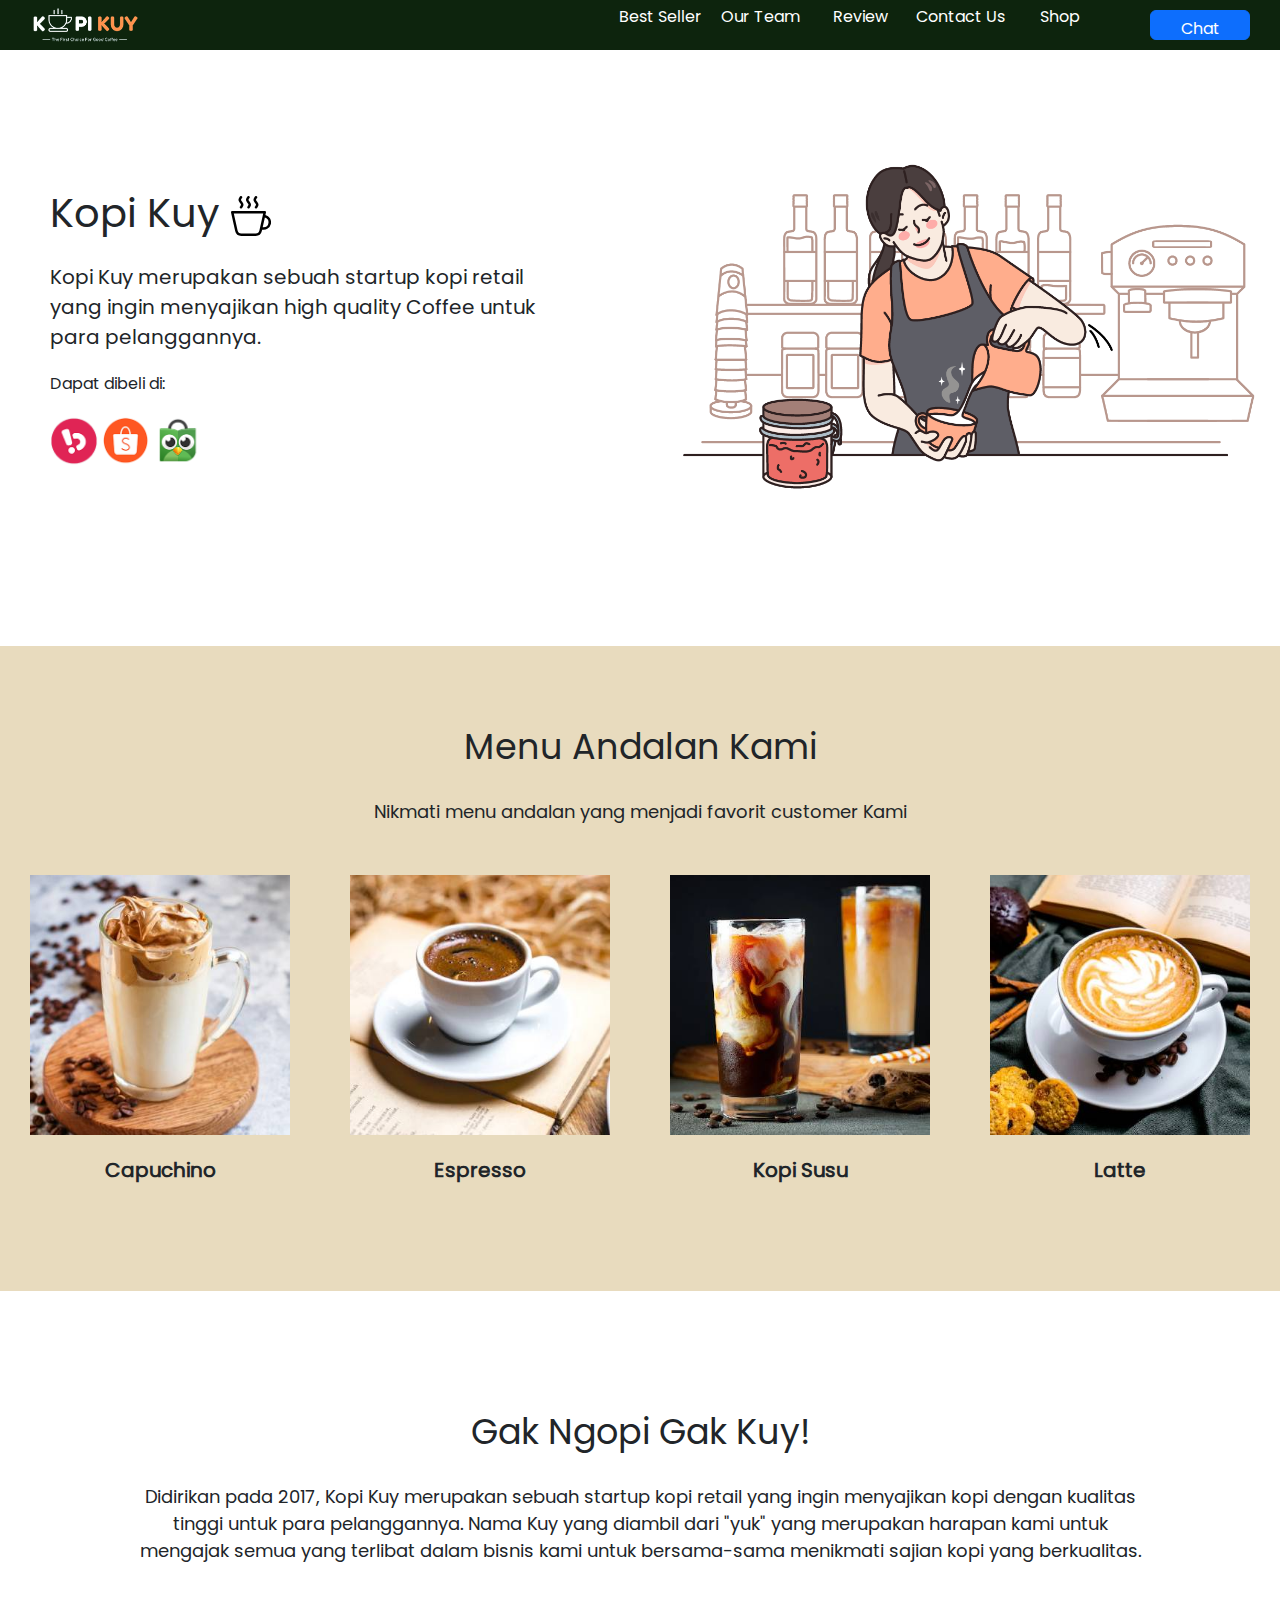
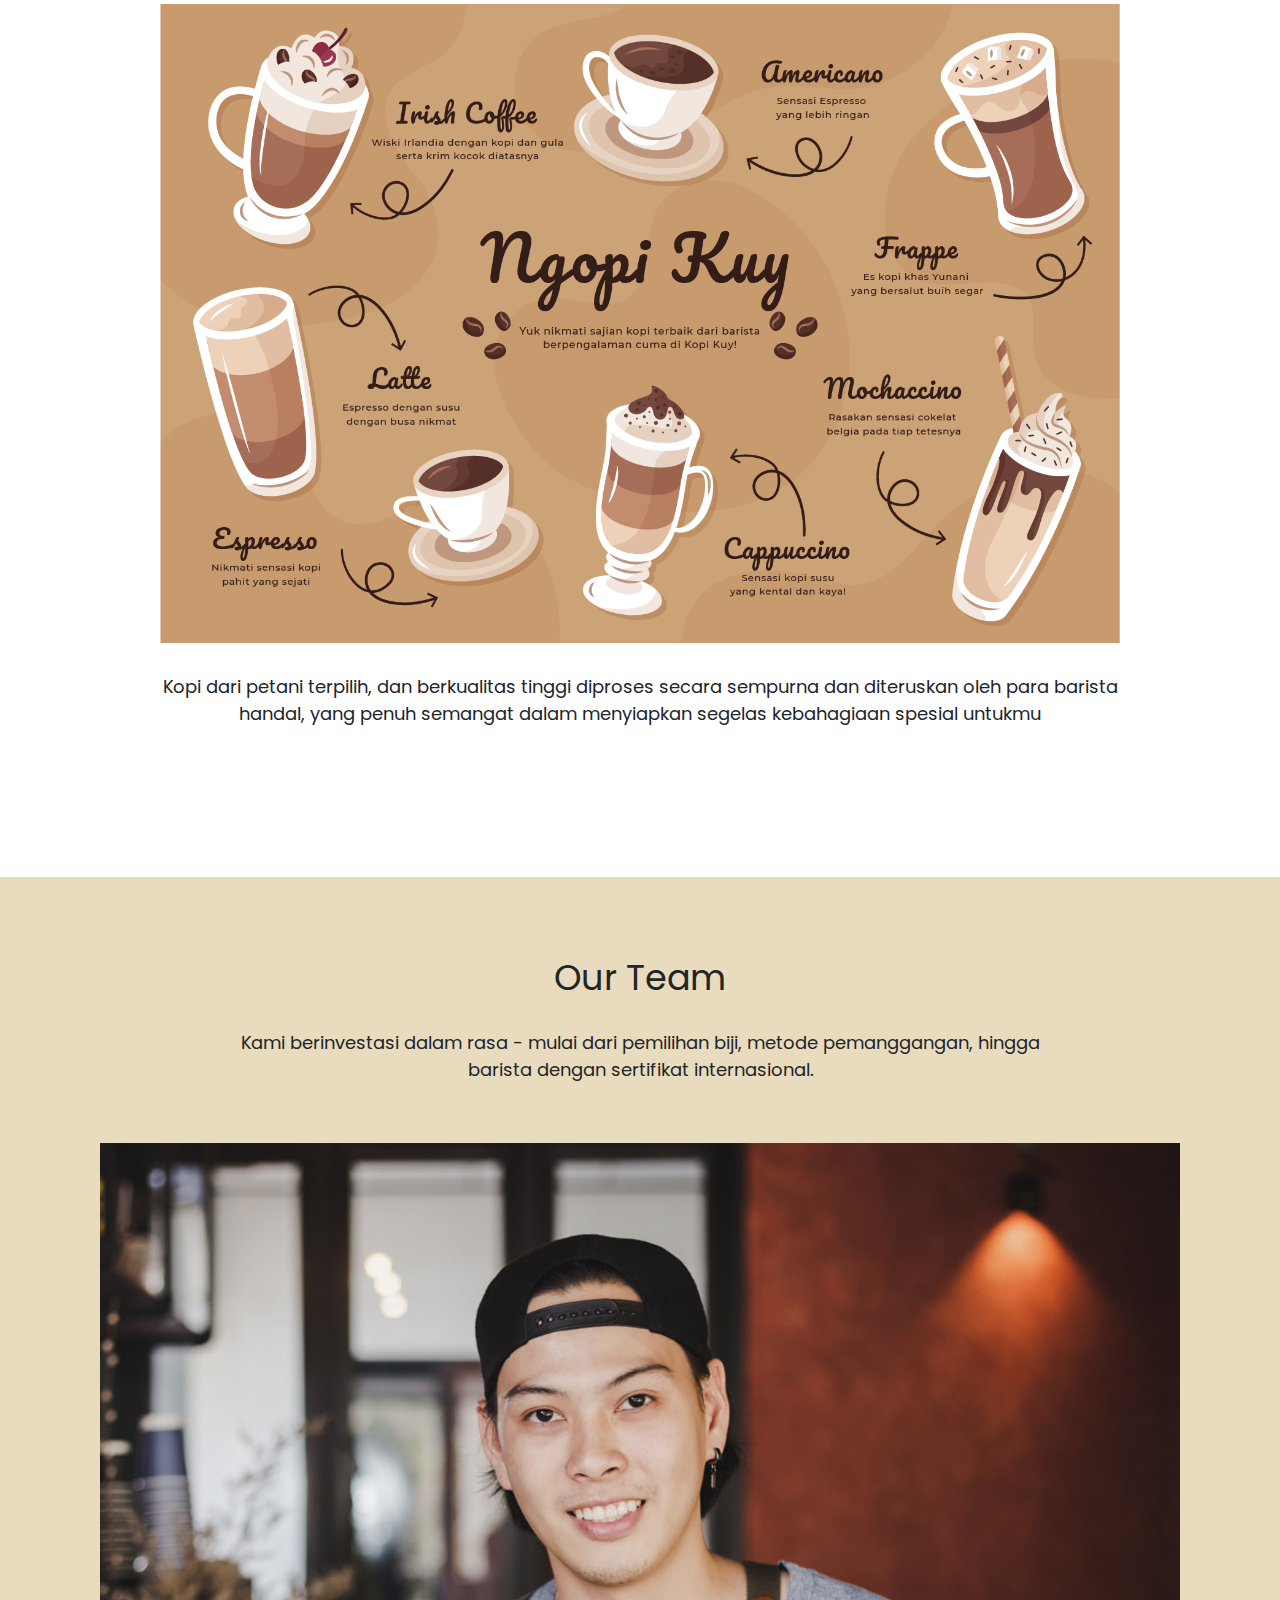
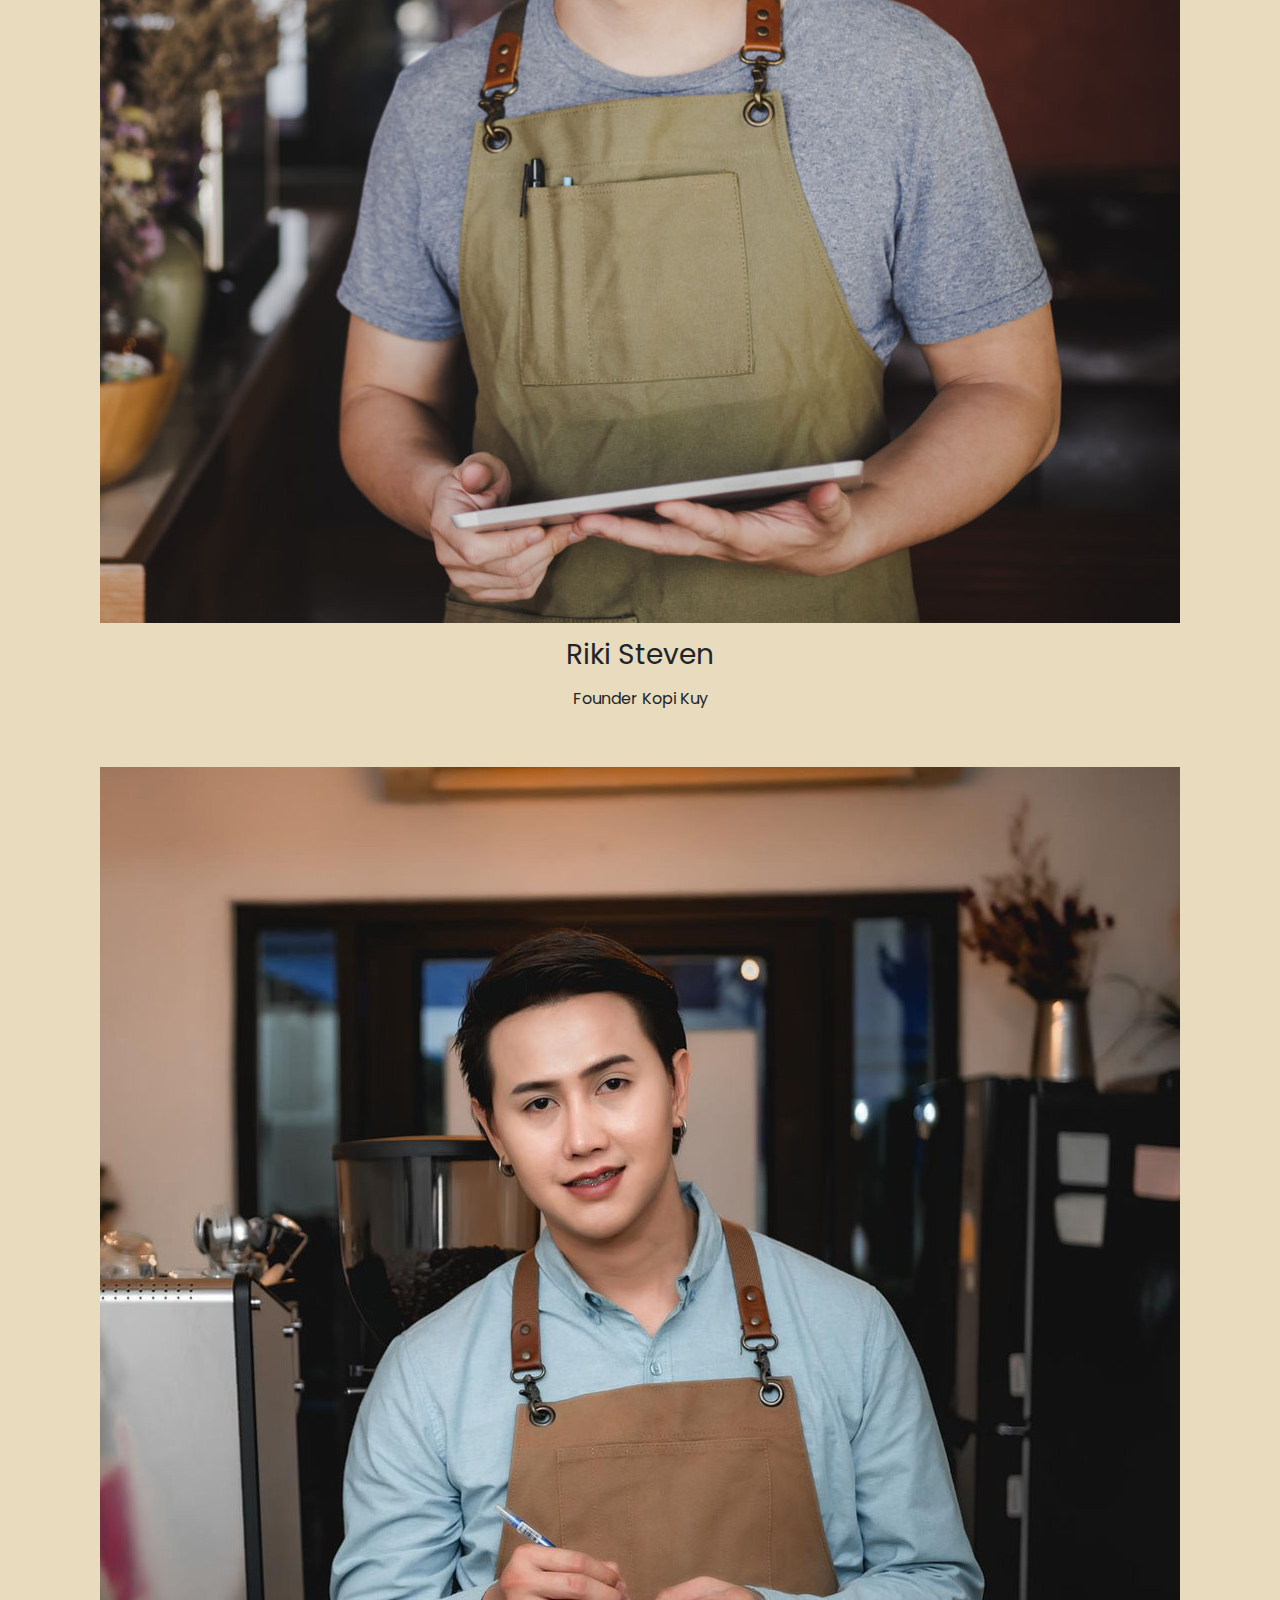
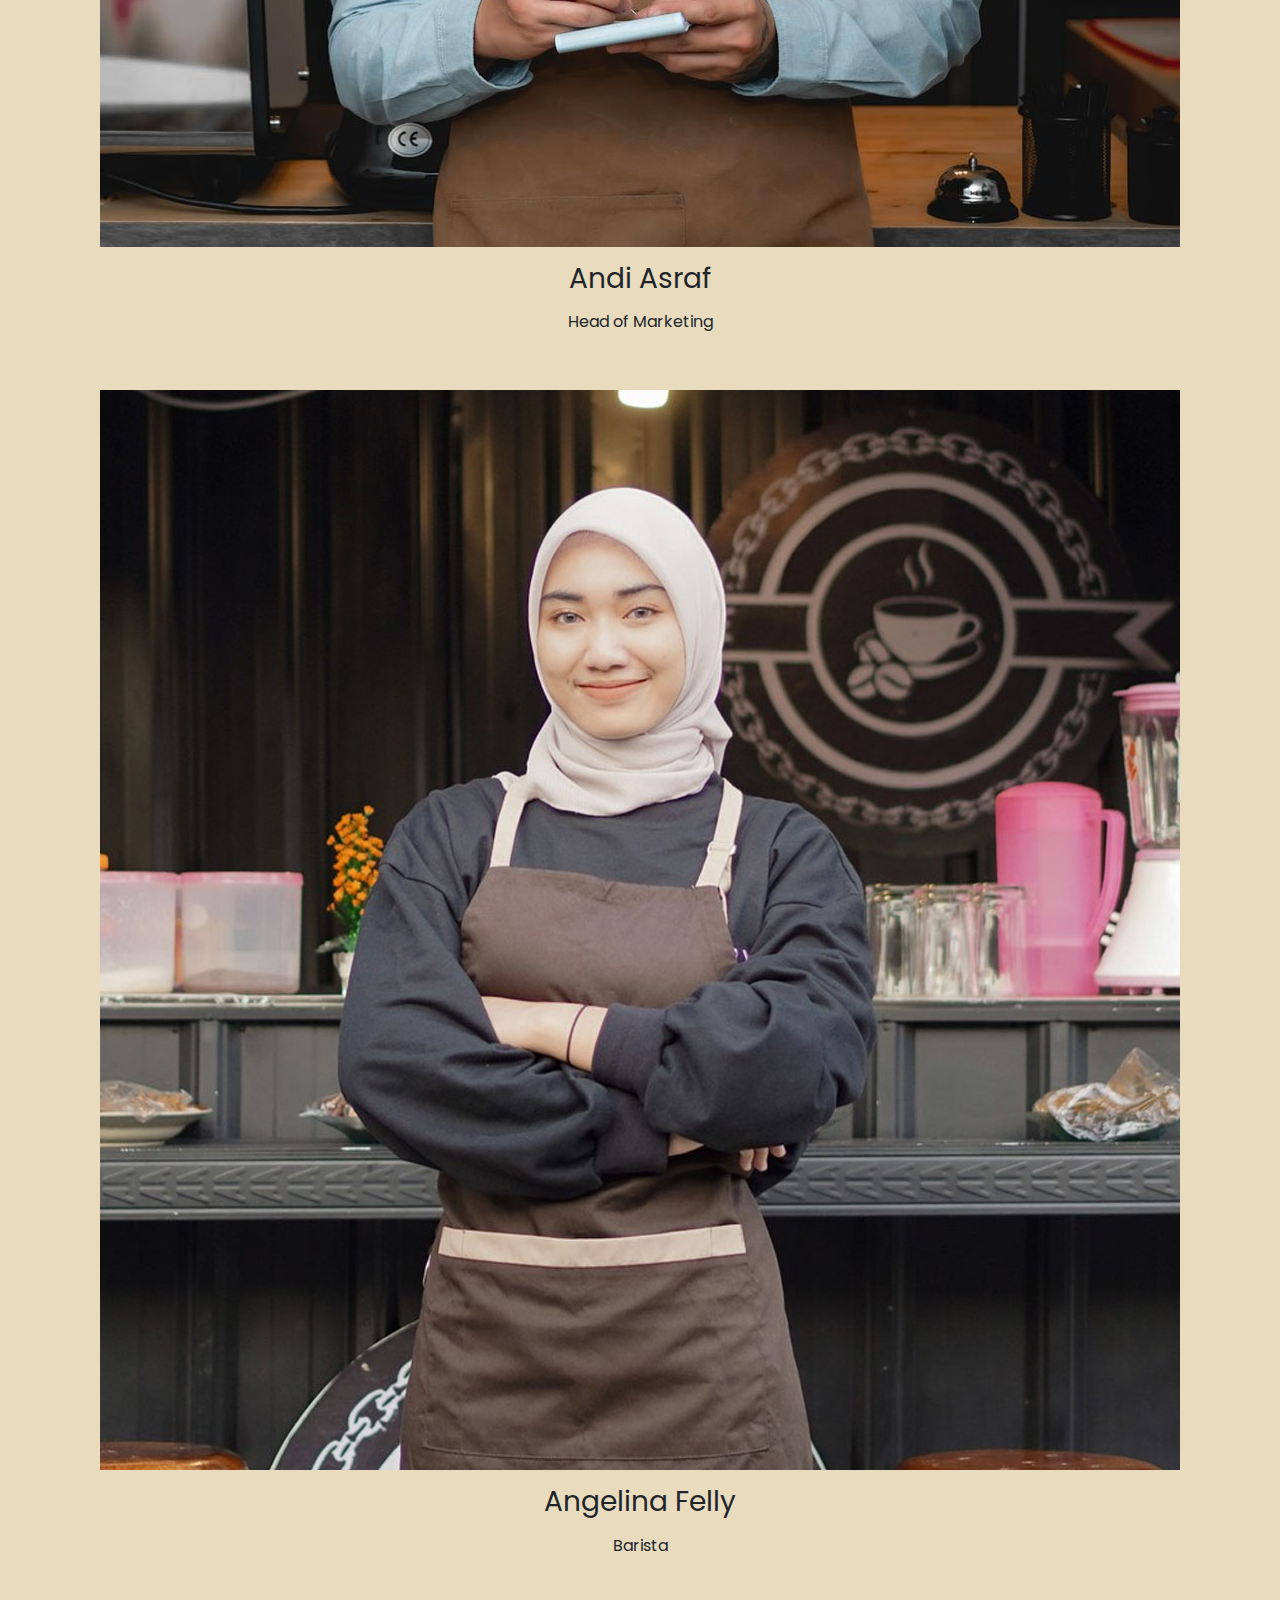
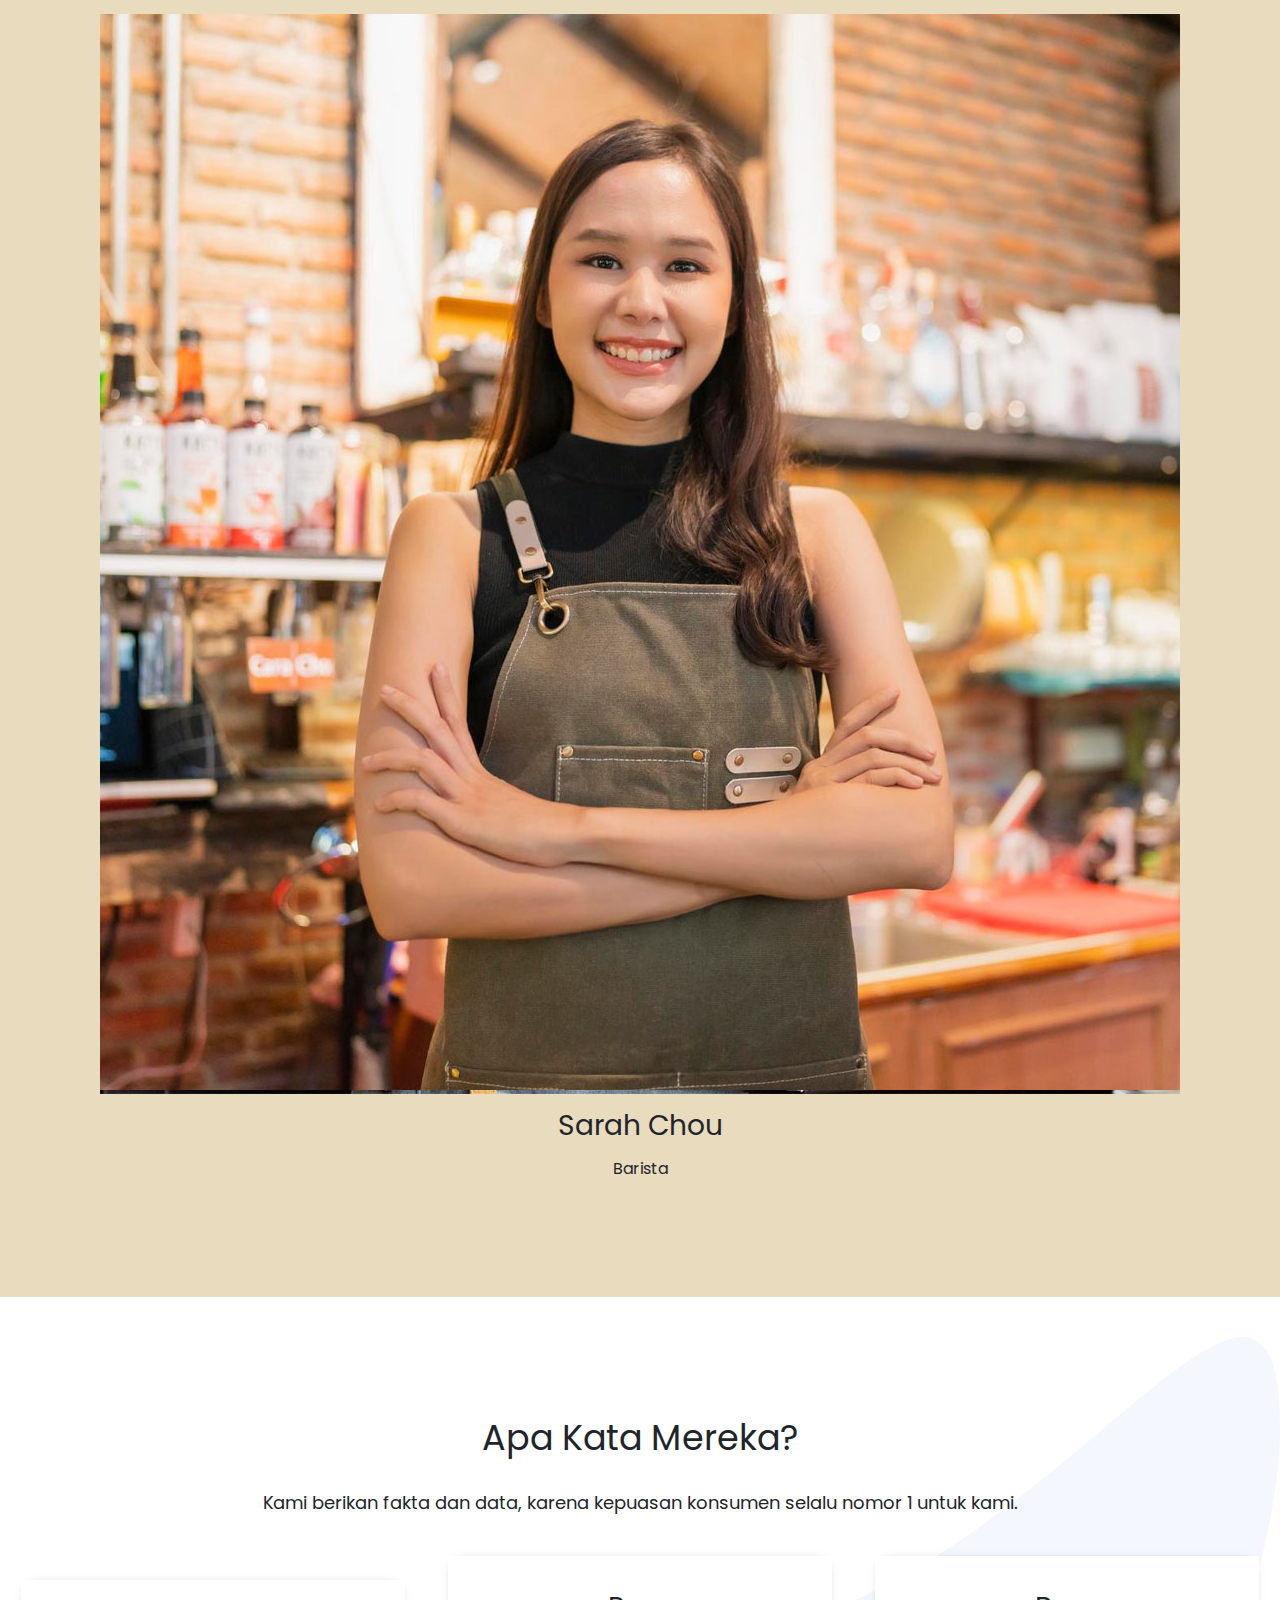
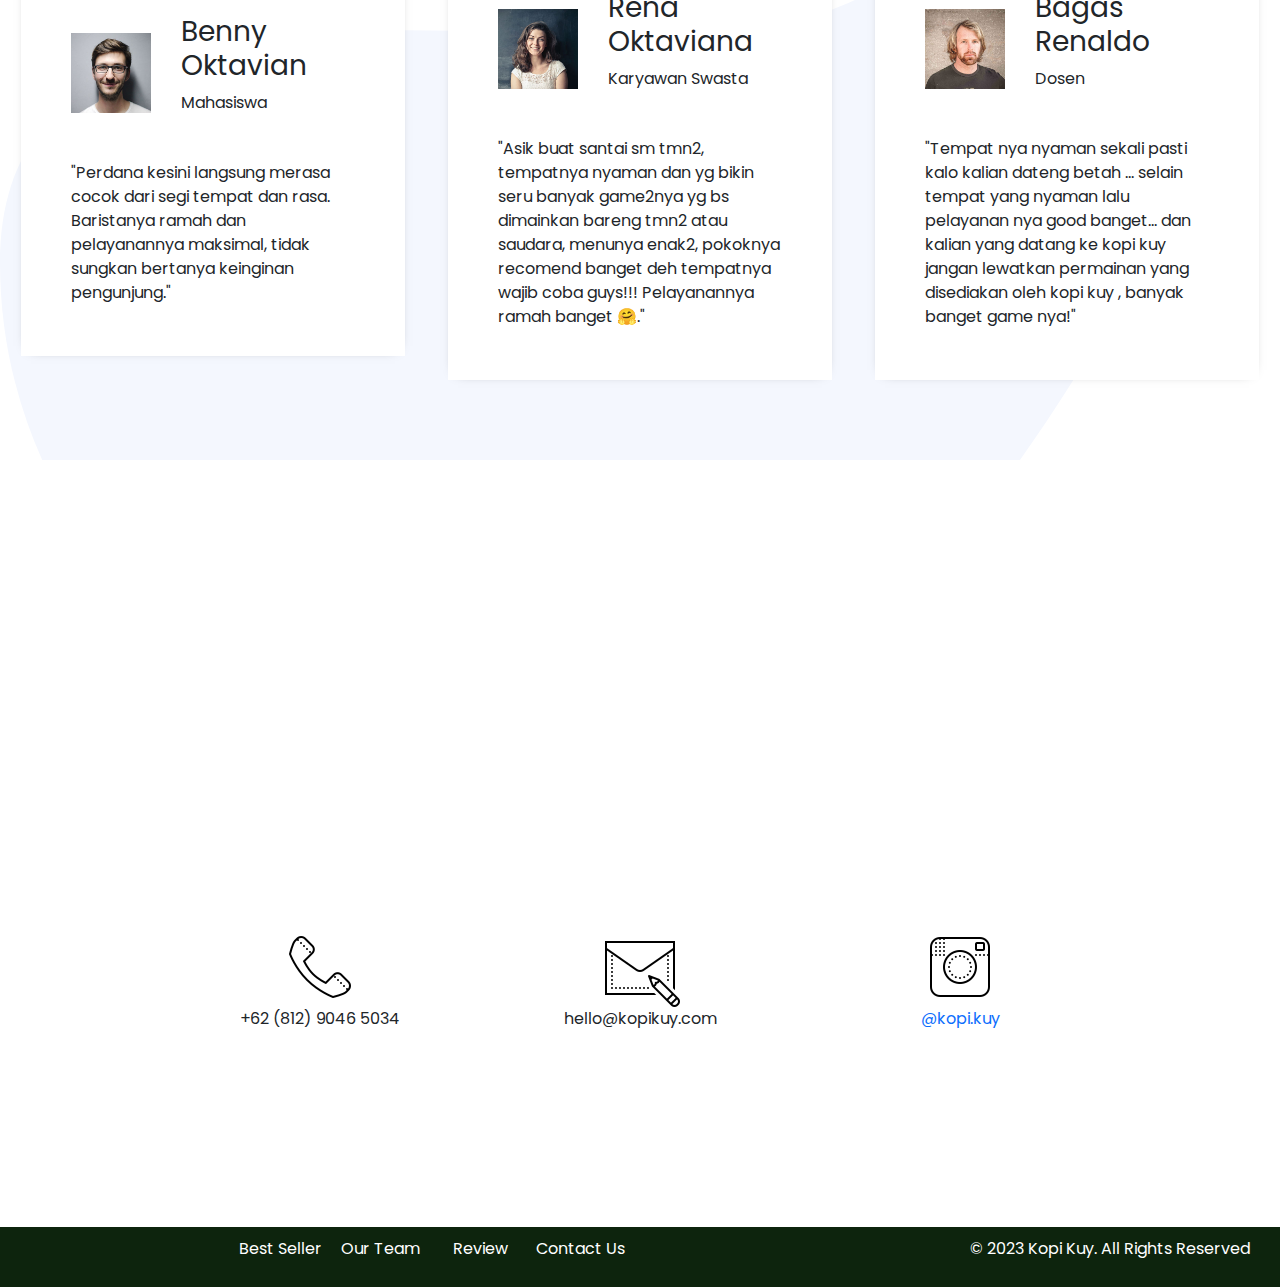
==== index.html @ a895b762 "initial" ====
<!DOCTYPE html>
<html lang="en">

<head>
    <meta charset="UTF-8">
    <meta http-equiv="X-UA-Compatible" content="IE=edge">
    <meta name="viewport" content="width=device-width, initial-scale=1.0">
    <link rel="shortcut icon" href="images/favicon/favicon.ico" type="image/x-icon">
    <title>Kopi Kuy</title>
    <link rel="stylesheet" href="https://cdn.jsdelivr.net/npm/bootstrap@5.2.3/dist/css/bootstrap.min.css">
    <link rel="stylesheet" href="css/style2.css">

</head>

<body>
    <nav>
        <div class="baris">
            <img class="logo" src="images/logo/logo_kuy.png">
            <ul class="navigasi">
                <li>
                    <a href="#best-seller">Best Seller</a>
                </li>
                <li>
                    <a href="#our-team">Our Team</a>
                </li>
                <li>
                    <a href="#review">Review</a>
                </li>
                <li>
                    <a href="#contact-us">Contact Us</a>
                </li>
                <li>
                    <a href="produk.html">Shop</a>
                </li>
            </ul>
            <button class="chat-btn btn btn-primary">Chat</button>
        </div>
    </nav>

    <header>
        <div class="baris">
            <div class="kiri">
                <h1>Kopi Kuy <img src="images/icon/icon_kopi.svg"></h1>
                <p class="tagline">Kopi Kuy merupakan sebuah startup kopi retail yang ingin menyajikan high
                    quality Coffee untuk para pelanggannya.
                </p>

                <div class="cta">
                    <p>Dapat dibeli di:</p>
                    <a href="#"><img src="images/logo/logo_bukalapak.png"></a>
                    <a href="#"><img src="images/logo/logo_shopee.png"></a>
                    <a href="#"><img src="images/logo/logo_tokopedia.png"></a>
                </div>
            </div>

            <img class="kanan" src="images/header/banner1.png">
        </div>
    </header>

    <section id="best-seller" class="best-seller">
        <h2>Menu Andalan Kami</h2>
        <p class="sub">Nikmati menu andalan yang menjadi favorit customer Kami</p>

        <div class="baris">
            <div class="produk">
                <img src="images/produk/product_capuchino.jpg" alt="">
                <p>Capuchino</p>
            </div>
            <div class="produk">
                <img src="images/produk/product_espresso.jpg" alt="">
                <p>Espresso</p>
            </div>
            <div class="produk">
                <img src="images/produk/product_kopi_susu.jpg" alt="">
                <p>Kopi Susu</p>
            </div>
            <div class="produk">
                <img src="images/produk/product_latte.jpg" alt="">
                <p>Latte</p>
            </div>
        </div>
    </section>

    <section id="about-us" class="about-us">
        <h2>Gak Ngopi Gak Kuy!</h2>
        <p class="tentang">
            Didirikan pada 2017, Kopi Kuy merupakan sebuah startup kopi retail yang ingin menyajikan kopi
            dengan kualitas tinggi
            untuk para pelanggannya. Nama Kuy yang diambil dari "yuk" yang merupakan harapan kami untuk
            mengajak semua yang terlibat dalam bisnis kami untuk bersama-sama menikmati sajian kopi yang
            berkualitas.
        </p>
        <img src="images/aset_kopi_jumbo.png">
        <p class="penjelasan">
            Kopi dari petani terpilih, dan berkualitas tinggi diproses secara sempurna dan diteruskan
            oleh para barista handal,
            yang penuh semangat dalam menyiapkan segelas kebahagiaan spesial untukmu
        </p>
    </section>

    <section class="our-team" id="our-team">
        <h2>Our Team</h2>

        <p class="sub">Kami berinvestasi dalam rasa - mulai dari pemilihan biji, metode pemanggangan,
            hingga barista dengan sertifikat internasional. </p>

        <div class="baris">
            <div class="tim">
                <img src="images/team/team4.jpg">
                <h3>Riki Steven</h3>
                <p>Founder Kopi Kuy</p>
            </div>
            <div class="tim">
                <img src="images/team/team7.jpg">
                <h3>Andi Asraf</h3>
                <p>Head of Marketing</p>
            </div>

            <div class="tim">
                <img src="images/team/team5.jpg">
                <h3>Angelina Felly</h3>
                <p>Barista</p>
            </div>

            <div class="tim">
                <img src="images/team/team2.jpg">
                <h3>Sarah Chou</h3>
                <p>Barista</p>
            </div>
        </div>
    </section>

    <section id="review" class="review">
        <h2>Apa Kata Mereka?</h2>

        <p class="sub">Kami berikan fakta dan data, karena kepuasan konsumen selalu nomor 1 untuk kami.</p>

        <div class="baris">
            <div class="testimoni">
                <div class="profile">
                    <img src="images/customer/customer1.jpg">
                    <div class="titel">
                        <h3>Benny Oktavian</h3>
                        <p>Mahasiswa</p>
                    </div>
                </div>
                <p>"Perdana kesini langsung merasa cocok dari segi tempat dan rasa. Baristanya ramah
                    dan pelayanannya maksimal, tidak sungkan bertanya keinginan pengunjung."</p>
            </div>
            <div class="testimoni">
                <div class="profile">
                    <img src="images/customer/customer3.jpg">
                    <div class="titel">
                        <h3>Rena Oktaviana</h3>
                        <p>Karyawan Swasta</p>
                    </div>
                </div>
                <p>"Asik buat santai sm tmn2, tempatnya nyaman dan yg bikin seru banyak game2nya yg bs
                    dimainkan bareng tmn2 atau saudara, menunya enak2, pokoknya recomend banget deh
                    tempatnya wajib coba guys!!! Pelayanannya ramah banget 🤗."</p>
            </div>
            <div class="testimoni">
                <div class="profile">
                    <img src="images/customer/customer2.jpg">
                    <div class="titel">
                        <h3>Bagas Renaldo</h3>
                        <p>Dosen</p>
                    </div>
                </div>
                <p>"Tempat nya nyaman sekali pasti kalo kalian dateng betah ... selain tempat yang
                    nyaman lalu pelayanan nya good banget... dan kalian yang datang ke kopi kuy jangan
                    lewatkan permainan yang disediakan oleh kopi kuy , banyak banget game nya!"</p>
            </div>
        </div>
    </section>

    <section class="contact-us" id="contact-us">
        <iframe
            src="https://www.google.com/maps/embed?pb=!1m18!1m12!1m3!1d3966.373479276824!2d106.66571527719503!3d-6.214377217273906!2m3!1f0!2f0!3f0!3m2!1i1024!2i768!4f13.1!3m3!1m2!1s0x2e69f9912c7f297b%3A0xe5a3a671dae861ab!2sKopi%20kuy!5e0!3m2!1sid!2sid!4v1673785598560!5m2!1sid!2sid"
            width="100%" height="300" frameborder="0" style="border:0;" allowfullscreen="" loading="lazy"
            referrerpolicy="no-referrer-when-downgrade"></iframe>

        <div class="baris">
            <div class="kolom">
                <img src="images/icon/icon_phone.png">
                <p>+62 (812) 9046 5034</p>
            </div>
            <div class="kolom">
                <img src="images/icon/icon_mail.png">
                <p>hello@kopikuy.com</p>
            </div>
            <div class="kolom">
                <img src="images/icon/icon_instagram.png">
                <a href="https://instagram.com" role="button">
                    <p>@kopi.kuy</p>
                </a>
            </div>
        </div>
    </section>

    <footer>
        <div class="baris">
            <ul class="navigasi">
                <li>
                    <a href="#best-seller">Best Seller</a>
                </li>
                <li>
                    <a href="#our-team">Our Team</a>
                </li>
                <li>
                    <a href="#review">Review</a>
                </li>
                <li>
                    <a href="#contact-us">Contact Us</a>
                </li>
            </ul>
            <p>© 2023 Kopi Kuy. All Rights Reserved</p>
        </div>
    </footer>

</body>

</html>
---- css/style2.css ----
/* Pengaturan Global */

@font-face {
    font-family: 'Poppins';
    src: url(../fonts/poppins.woff2);
}

* {
    box-sizing: border-box;
    margin: 0;
    padding: 0;
}

html {
    scroll-behavior: smooth;
}

body {
    font-family: 'Poppins';
}

.bg-kopi {
    background-color: rgb(13, 36, 13);
}

section {
    padding-top: 80px;
    padding-bottom: 80px;
    margin-top: 40px;
    margin-bottom: 40px;
}

.baris {
    display: flex;
    align-items: center;
    justify-content: center;
    flex-wrap: wrap;
}

h1 {
    font-size: 40px;
}

h2 {
    font-size: 35px;
    text-align: center;
    margin-bottom: 30px;
}

p.sub {
    font-size: 18px;
    width: 800px;
    max-width: 100%;
    text-align: center;
    margin: auto;
    margin-bottom: 40px;
}

img,
video {
    max-width: 100%;
}

/* Navigasi */

nav {
    background-color: rgb(13, 36, 13);
    padding-left: 30px;
    padding-right: 30px;
}

nav .baris {
    align-items: center;
    height: 50px;
}

.logo {
    height: 40px;
}

nav button {
    width: 100px;
    height: 30px;
}

.navigasi {
    display: flex;
    list-style: none;
    margin-right: 40px;
    align-items: center;
    margin-left: auto;
    text-align: center;
}

.navigasi li {
    width: 100px;
}

.navigasi li a {
    color: #fff;
    text-decoration: none;
}

/* Header */

header {
    padding-left: 50px;
    padding-top: 80px;
    padding-bottom: 80px;
}

header .baris {
    display: flex;
    align-items: center;
}

header .kiri {
    width: 50%;
    padding-right: 100px;
}

header .kanan {
    width: 50%;
}

header .kiri h1 {
    margin-bottom: 25px;
}

header .kiri p.tagline {
    margin-bottom: 20px;
    font-size: 20px;
}

header .kiri .cta p {
    font-size: 16px;
    margin-bottom: 20px;
}

header .kiri .cta img {
    height: 50px;
}

/* Best Seller */

.best-seller {
    background-color: rgb(232, 219, 190);
}

.best-seller .produk {
    width: 25%;
    padding: 10px 30px;
    text-align: center;
}

.best-seller .produk p {
    font-weight: bold;
    margin-top: 20px;
    font-size: 20px;
}

/* About Us */

section.about-us {

    margin-left: auto;
    margin-right: auto;
    text-align: center;
}

.about-us .tentang {
    width: 1024px;
    max-width: 90%;
    margin: 10px auto 40px auto;
    font-size: 18px;
}

.about-us img {
    width: 960px;
    max-width: 100%;
}

.about-us .penjelasan {
    max-width: 80%;
    margin: 30px auto 30px auto;
    font-size: 18px;
}

/* Our Team */

.our-team {
    background-color: rgb(232, 219, 190);
}

.our-team .baris .tim {
    padding: 20px 30px;
    text-align: center;
}

.our-team .baris .tim img {
    margin-bottom: 15px;
}

.our-team .baris h3 {
    margin-bottom: 15px;
}

/* Review */

.review {
    background-image: url(../images/shapes/9.svg);
    background-size: cover;
}

.review .baris {
    width: 1366px;
    max-width: 100%;
    margin-left: auto;
    margin-right: auto;
    justify-content: space-around;
}

.review .baris .testimoni {
    width: 30%;
    padding: 35px 50px;
    box-shadow: 0px 0px 12px -10px #000;
    background-color: #fff;
}

.review .profile {
    display: flex;
    margin-bottom: 30px;
    align-items: center;
}

.review .profile img {
    height: 80px;
    margin-right: 30px;
}

/* Contact Us */

section.contact-us {
    margin-bottom: 100px;
}

.contact-us .baris .kolom {
    margin-top: 40px;
    width: 25%;
    text-align: center;
}

.contact-us .kolom a {
    text-decoration: none;
}

/* Footer */

footer {
    background-color: rgb(13, 36, 13);
    padding-left: 30px;
    padding-right: 30px;
}

footer .baris {
    align-items: center;
    justify-content: space-between;
    max-width: 1366px;
    align-self: center;
    height: 60px;
}

footer .navigasi {
    width: 60%;
}

footer p {
    color: #fff;
}

/* Produk */

.shop .card p.card-text {
    font-size: 15px;
    color: #3b3b3b;
}

.shop .card h5 {
    font-size: 18px;
    font-weight: bold;
    color: #3b3b3b;
}




/* Coba Praktek Dari Sini  */
@media (max-width:700px) {
    .navigasi{
        display: none;
    }
    nav .baris{
        justify-content: space-between;
    }
    header {
        padding-left: 20px;
        padding-right: 20px;
        padding-top: 48px;
    }
    header .kiri {
        width: 100%;
        padding-right: 0;
        text-align: center;
        margin-bottom: 40px;
    }
    header .kanan{
        width: 100%;
    }
    .best-seller .produk {
        width: 50%;
    }
    .review .baris .testimoni {
        width: 100%;
        margin-bottom: 30px;
    }
    .review {
        padding-left: 30px;
        padding-right: 30px;
    }
    .contact-us .baris {
        justify-content: space-around;
    }
}
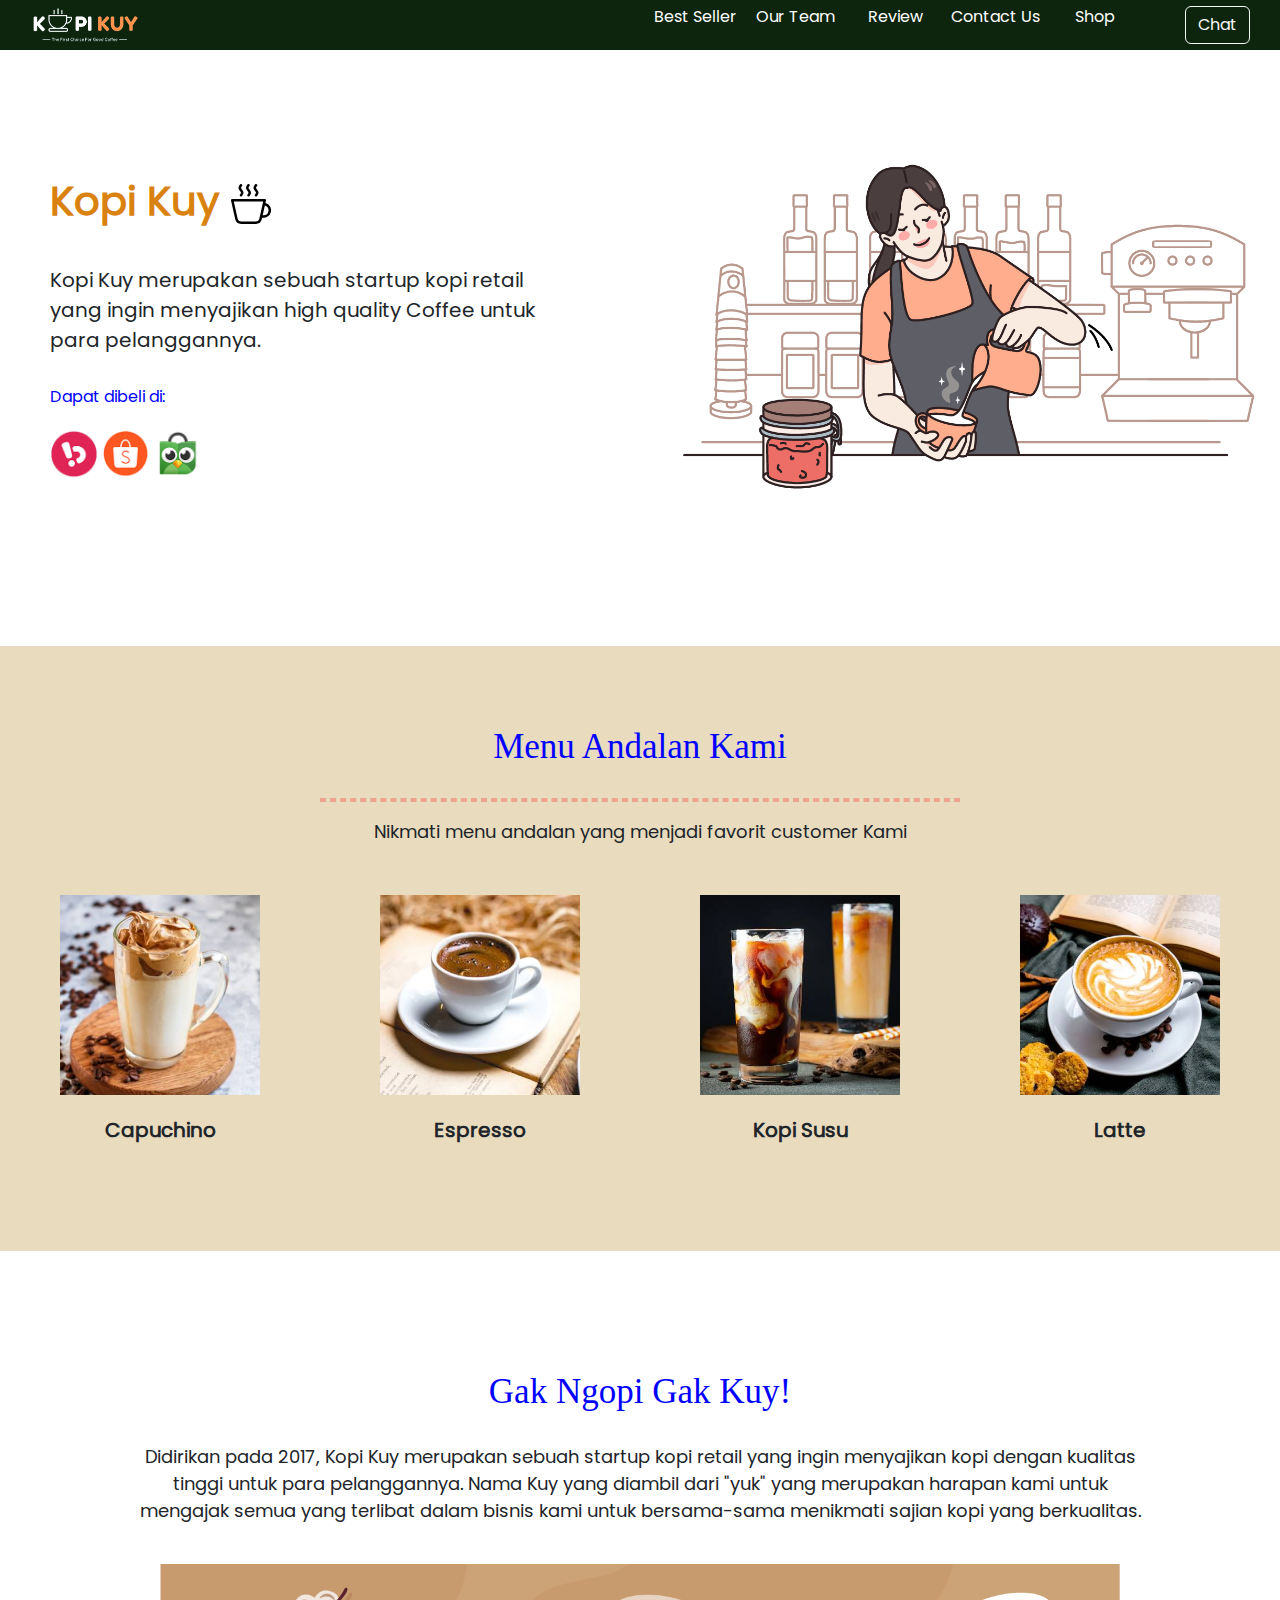
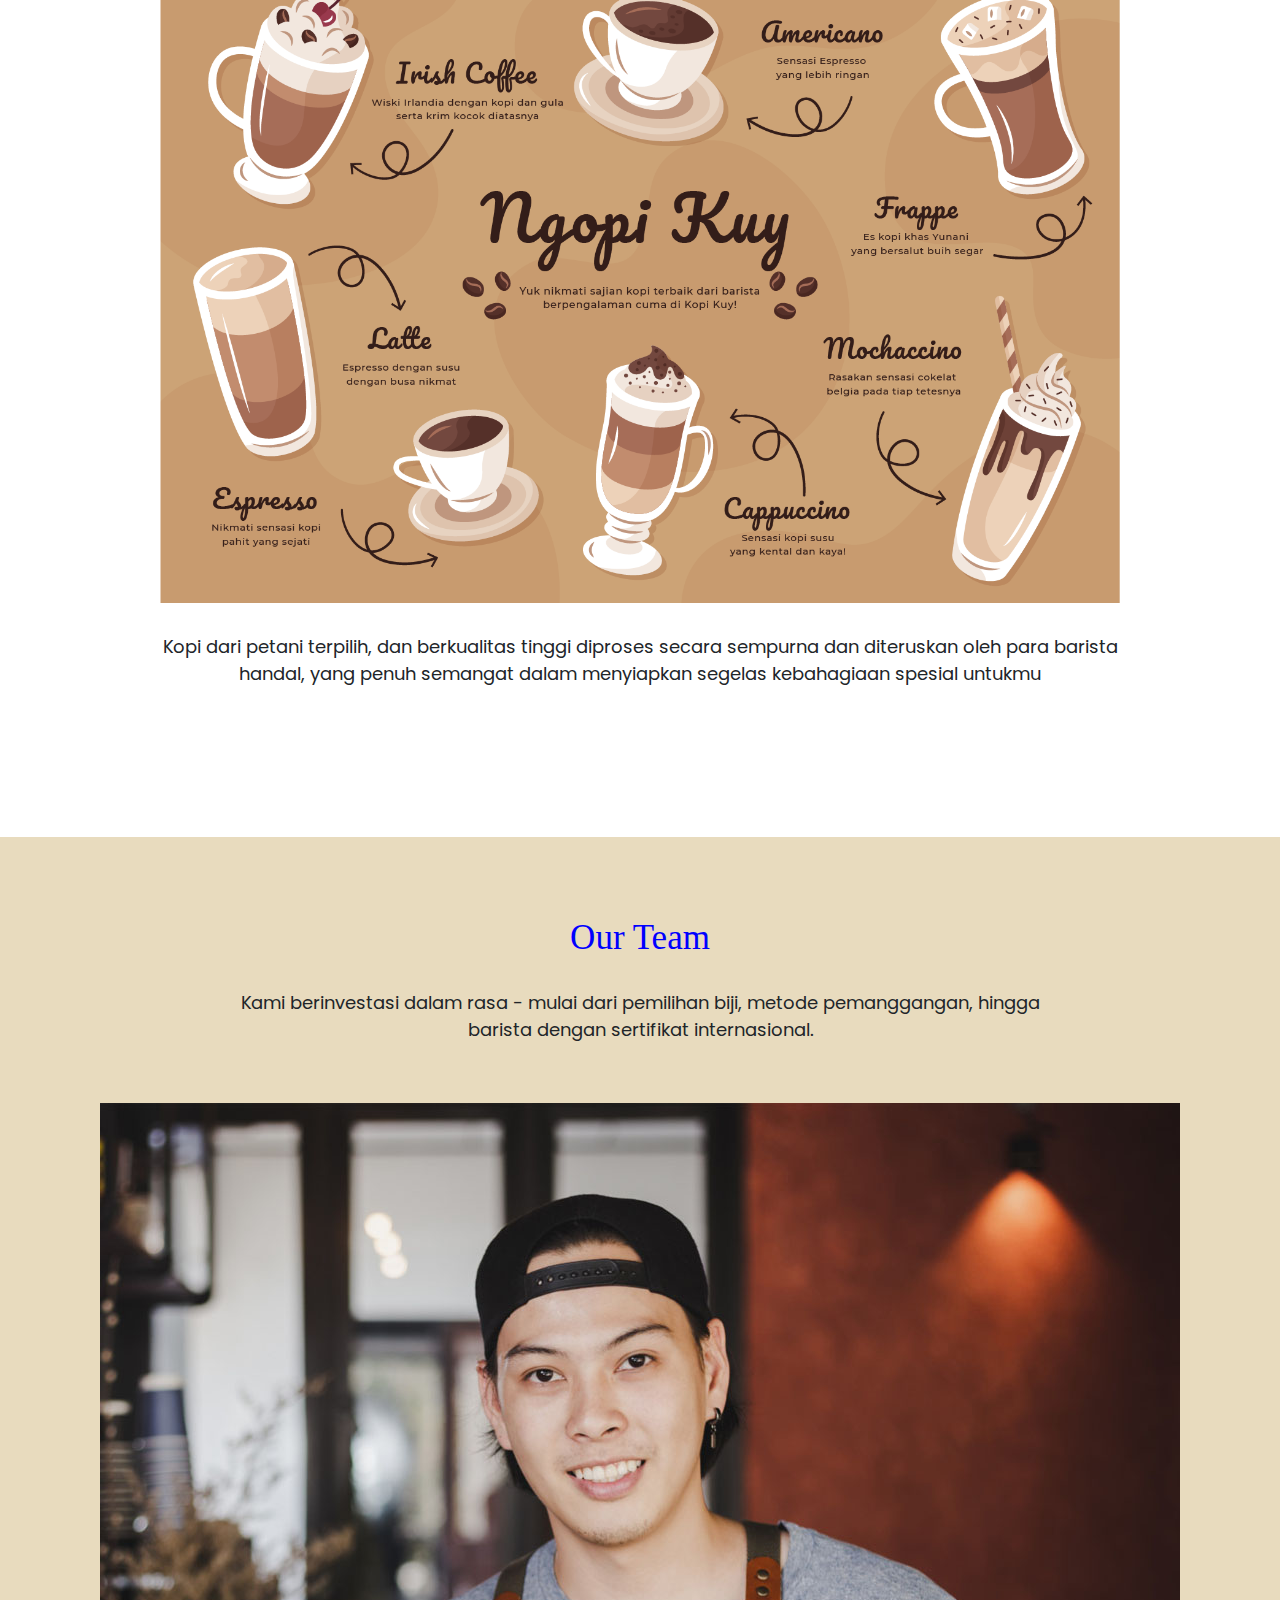
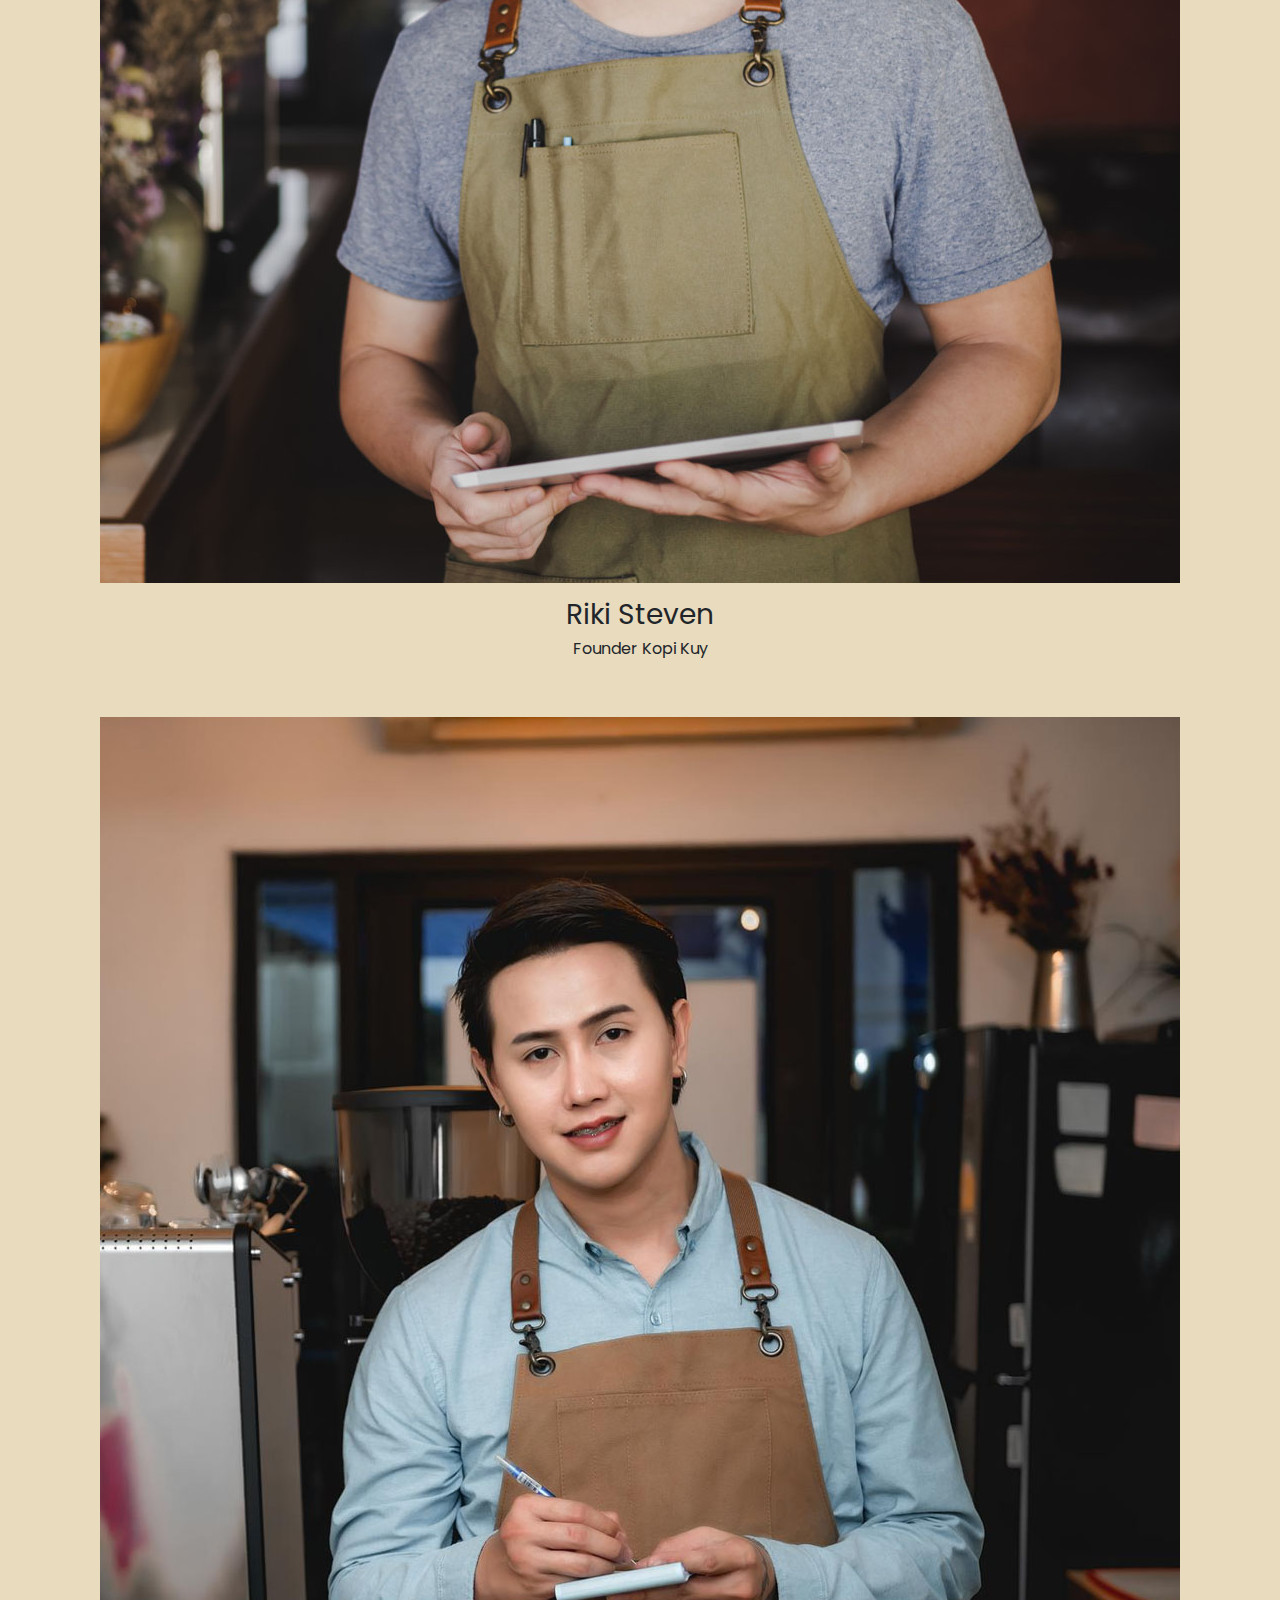
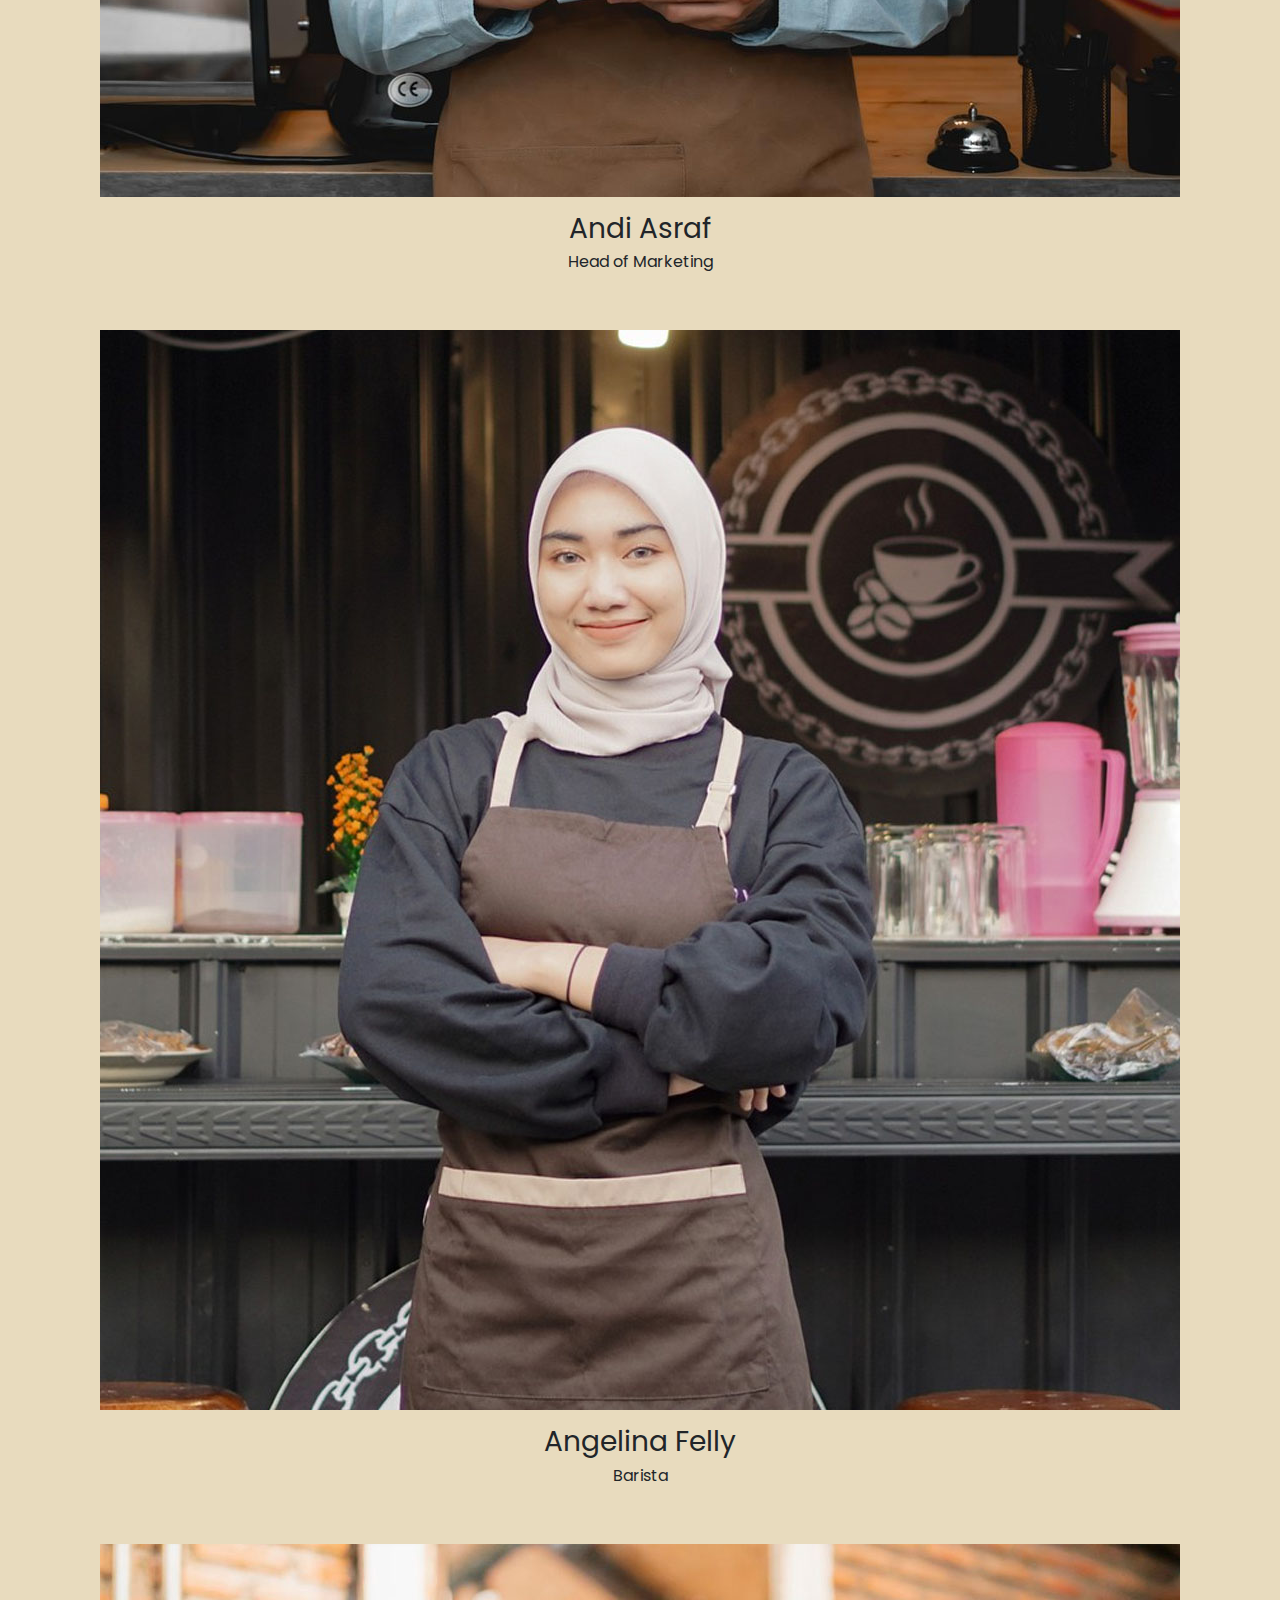
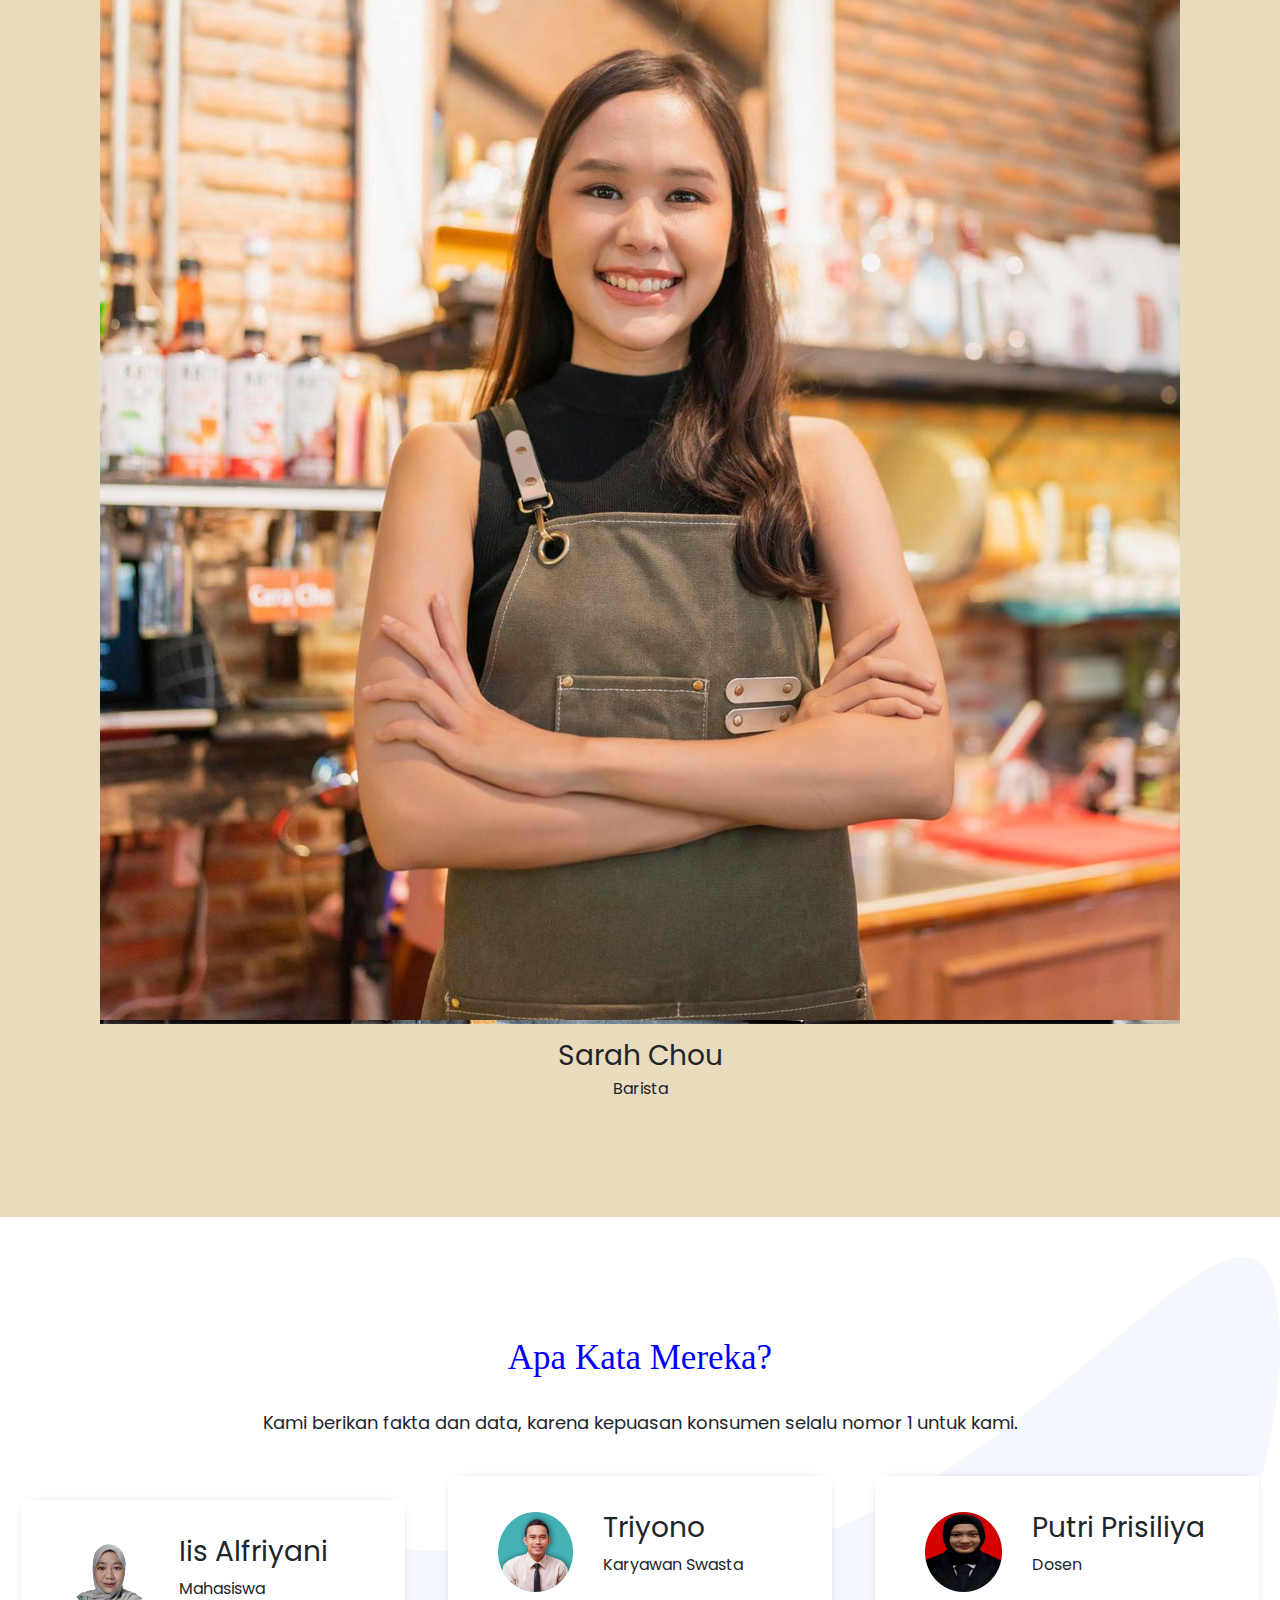
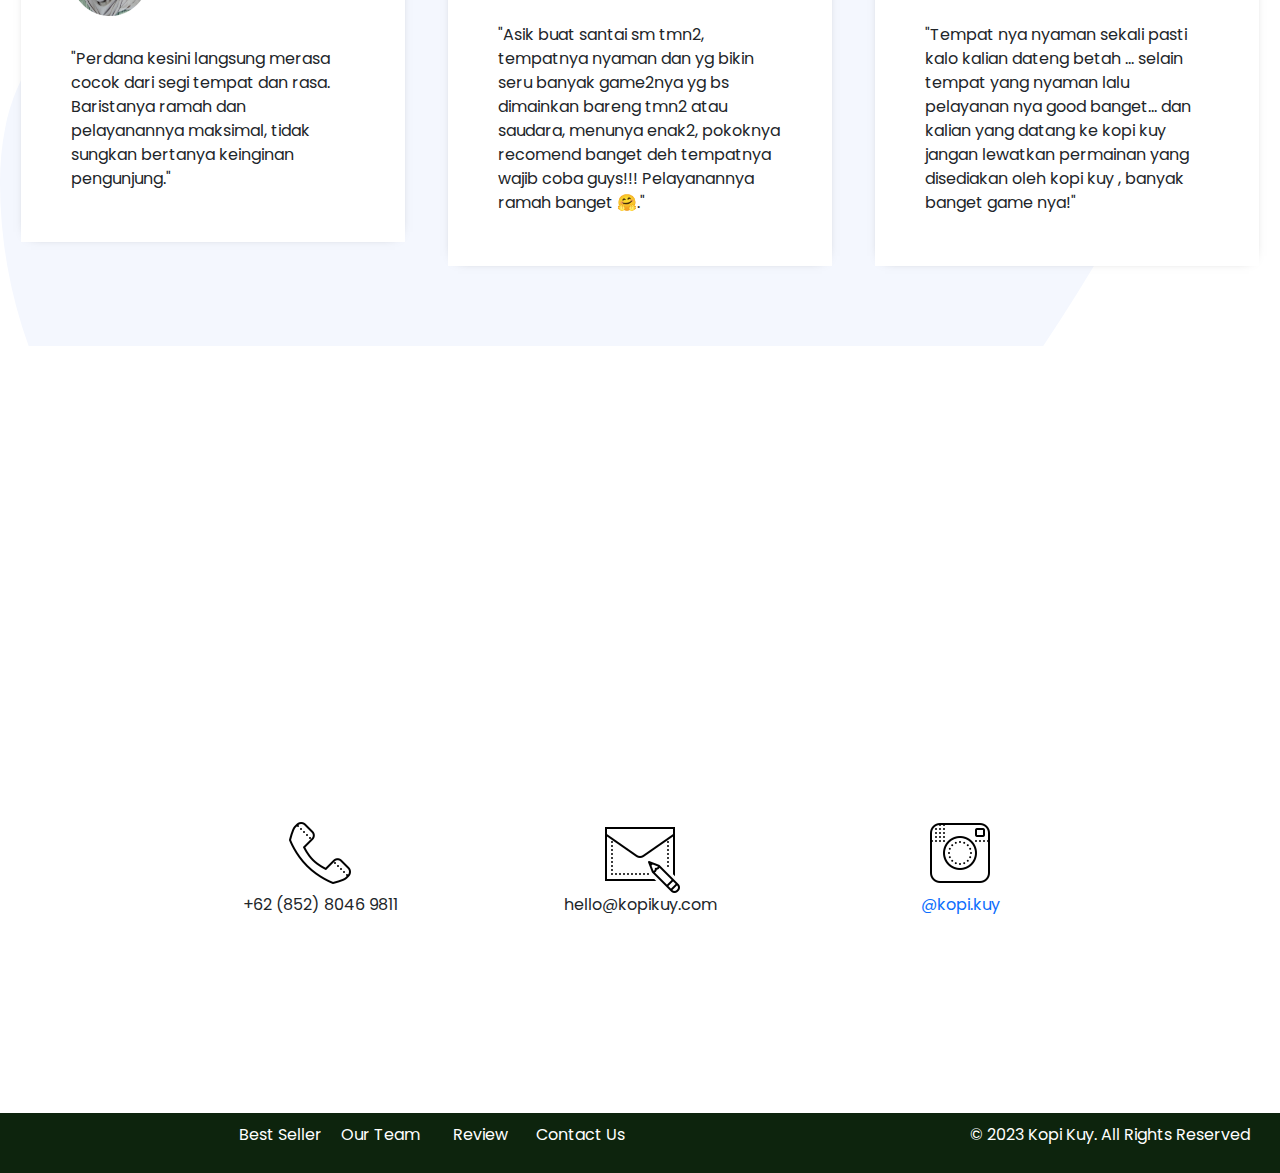
==== commit 59ff18a8: "revisi index" ====
--- a/index.html
+++ b/index.html
@@ -1,5 +1,5 @@
 <!DOCTYPE html>
-<html lang="en">
+<html lang="id">
 
 <head>
     <meta charset="UTF-8">
@@ -9,7 +9,19 @@
     <title>Kopi Kuy</title>
     <link rel="stylesheet" href="https://cdn.jsdelivr.net/npm/bootstrap@5.2.3/dist/css/bootstrap.min.css">
     <link rel="stylesheet" href="css/style2.css">
-
+    <style>
+		/* Mengatur ukuran gambar */
+		.produk img {
+			width: 200px;
+			height: 200px;
+		}
+		
+		/* Efek animasi ketika kursor diarahkan ke gambar */
+		img:hover {
+			transform: scale(1.1);
+			transition: transform 0.5s;
+		}
+	</style>
 </head>
 
 <body>
@@ -33,8 +45,10 @@
                     <a href="produk.html">Shop</a>
                 </li>
             </ul>
-            <button class="chat-btn btn btn-primary">Chat</button>
-        </div>
+            <a class="btn btn-outline-light" href="https://wa.me/6281290465034" target="_blank">Chat <i
+                class="bi bi-whatsapp"></i></a>
+        </div>
+        
     </nav>
 
     <header>
@@ -52,18 +66,21 @@
                     <a href="#"><img src="images/logo/logo_tokopedia.png"></a>
                 </div>
             </div>
-
-            <img class="kanan" src="images/header/banner1.png">
+            <img id="slider" class="kanan" src="images/header/banner1.png">
         </div>
     </header>
 
     <section id="best-seller" class="best-seller">
         <h2>Menu Andalan Kami</h2>
+        
+        <center>
+        <hr style="border-style: dashed; border-width: 2px; border-color: red; width: 50%;">
+        </center>
         <p class="sub">Nikmati menu andalan yang menjadi favorit customer Kami</p>
 
         <div class="baris">
-            <div class="produk">
-                <img src="images/produk/product_capuchino.jpg" alt="">
+            <div class="produk" >
+                <img src="images/produk/product_capuchino.jpg">
                 <p>Capuchino</p>
             </div>
             <div class="produk">
@@ -74,11 +91,12 @@
                 <img src="images/produk/product_kopi_susu.jpg" alt="">
                 <p>Kopi Susu</p>
             </div>
-            <div class="produk">
+            <div class="produk" >
                 <img src="images/produk/product_latte.jpg" alt="">
                 <p>Latte</p>
             </div>
         </div>
+        
     </section>
 
     <section id="about-us" class="about-us">
@@ -138,9 +156,9 @@
         <div class="baris">
             <div class="testimoni">
                 <div class="profile">
-                    <img src="images/customer/customer1.jpg">
+                    <img src="images/customer/iis.png">
                     <div class="titel">
-                        <h3>Benny Oktavian</h3>
+                        <h3>Iis Alfriyani</h3>
                         <p>Mahasiswa</p>
                     </div>
                 </div>
@@ -149,9 +167,9 @@
             </div>
             <div class="testimoni">
                 <div class="profile">
-                    <img src="images/customer/customer3.jpg">
+                    <img src="images/customer/troy.png">
                     <div class="titel">
-                        <h3>Rena Oktaviana</h3>
+                        <h3>Triyono</h3>
                         <p>Karyawan Swasta</p>
                     </div>
                 </div>
@@ -161,9 +179,9 @@
             </div>
             <div class="testimoni">
                 <div class="profile">
-                    <img src="images/customer/customer2.jpg">
+                    <img src="images/customer/putri2.png">
                     <div class="titel">
-                        <h3>Bagas Renaldo</h3>
+                        <h3>Putri Prisiliya</h3>
                         <p>Dosen</p>
                     </div>
                 </div>
@@ -183,7 +201,7 @@
         <div class="baris">
             <div class="kolom">
                 <img src="images/icon/icon_phone.png">
-                <p>+62 (812) 9046 5034</p>
+                <p>+62 (852) 8046 9811 </p>
             </div>
             <div class="kolom">
                 <img src="images/icon/icon_mail.png">
@@ -217,7 +235,26 @@
             <p>© 2023 Kopi Kuy. All Rights Reserved</p>
         </div>
     </footer>
-
+    <script>
+        var images = ["images/header/banner1.png", "images/header/banner2.png", "images/header/banner3.png"]; // Daftar gambar yang akan digunakan
+var currentIndex = 0; // Indeks gambar saat ini
+
+function slider() {
+  currentIndex++; // Pindah ke gambar berikutnya
+  if (currentIndex == images.length) {
+    currentIndex = 0; // Jika sudah mencapai akhir daftar, kembali ke awal
+  }
+  document.getElementById("slider").src = images[currentIndex]; // Ubah sumber gambar
+}
+
+setInterval(slider, 3000); // Panggil fungsi slider setiap 3 detik
+
+const gambar = document.getElementById("gambar");
+
+gambar.addEventListener("click", function() {
+  gambar.classList.toggle("border-gradient");
+});
+    </script>
 </body>
 
 </html>--- a/css/style2.css
+++ b/css/style2.css
@@ -124,16 +124,19 @@
 }
 
 header .kiri h1 {
-    margin-bottom: 25px;
+    margin-bottom: 40px;
+    color: rgb(218, 130, 15);
+    font-weight: bold;
 }
 
 header .kiri p.tagline {
-    margin-bottom: 20px;
+    margin-bottom: 30px;
     font-size: 20px;
 }
 
 header .kiri .cta p {
     font-size: 16px;
+    color: blue;
     margin-bottom: 20px;
 }
 
@@ -145,6 +148,10 @@
 
 .best-seller {
     background-color: rgb(232, 219, 190);
+}
+h2{
+    color: blue;
+    font-family:Georgia, 'Times New Roman', Times, serif;
 }
 
 .best-seller .produk {
@@ -173,6 +180,7 @@
     max-width: 90%;
     margin: 10px auto 40px auto;
     font-size: 18px;
+    text-align: center;
 }
 
 .about-us img {
@@ -202,9 +210,9 @@
 }
 
 .our-team .baris h3 {
-    margin-bottom: 15px;
-}
-
+    margin-bottom: 5px;
+    font-size: 25;
+}
 /* Review */
 
 .review {
@@ -293,7 +301,7 @@
 
 
 
-
+  
 /* Coba Praktek Dari Sini  */
 @media (max-width:700px) {
     .navigasi{
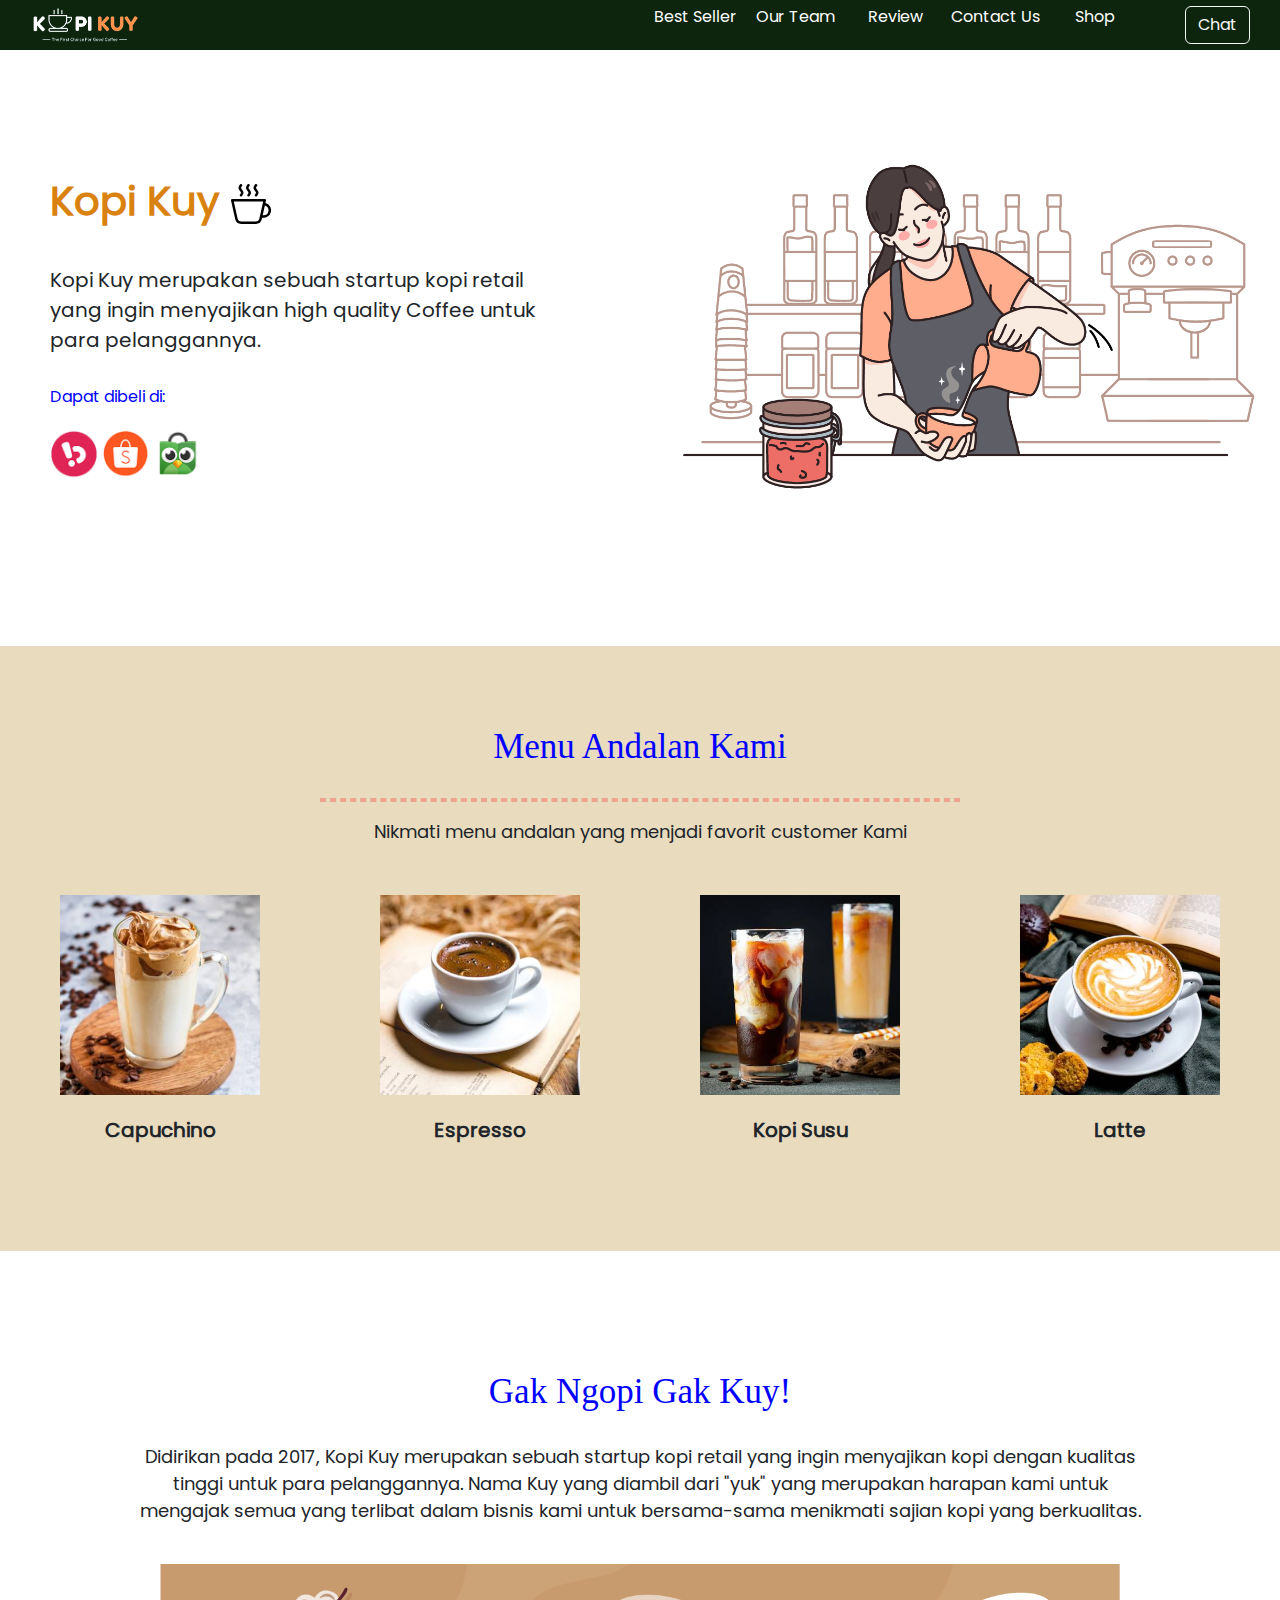
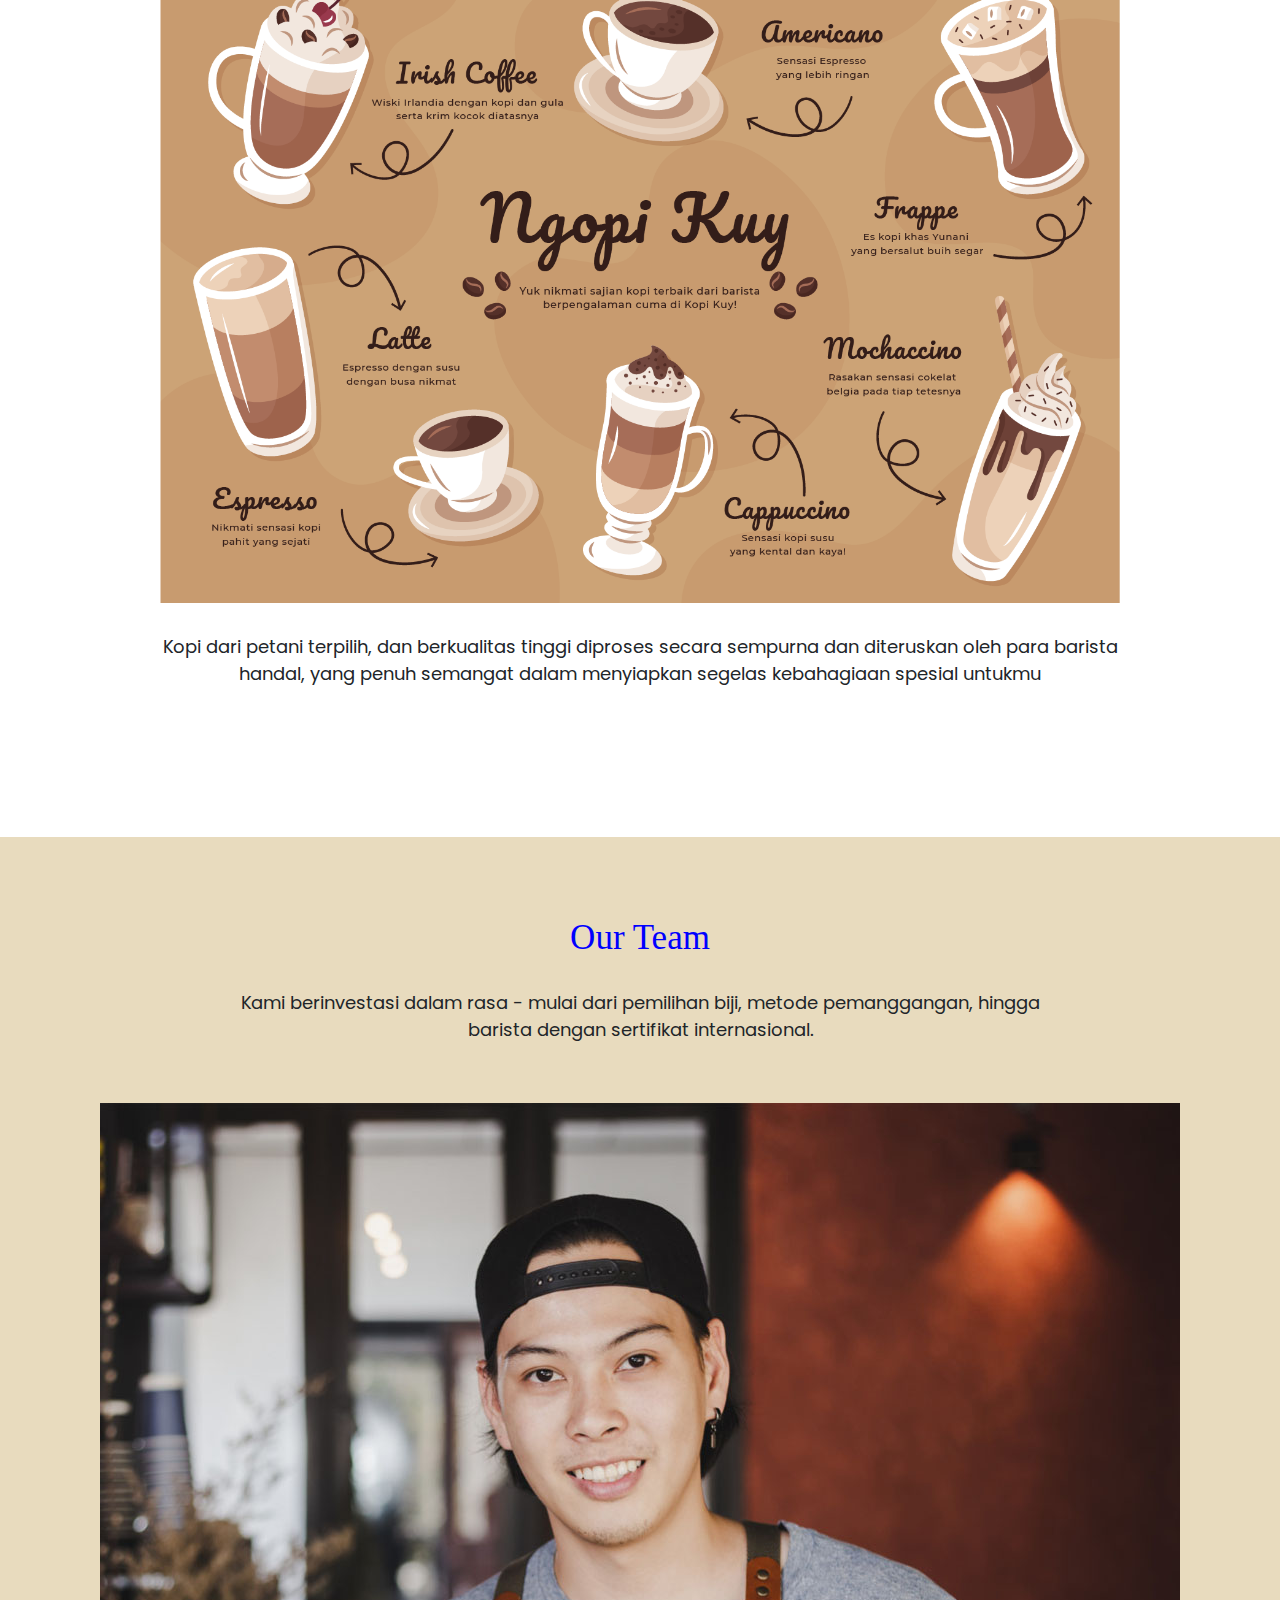
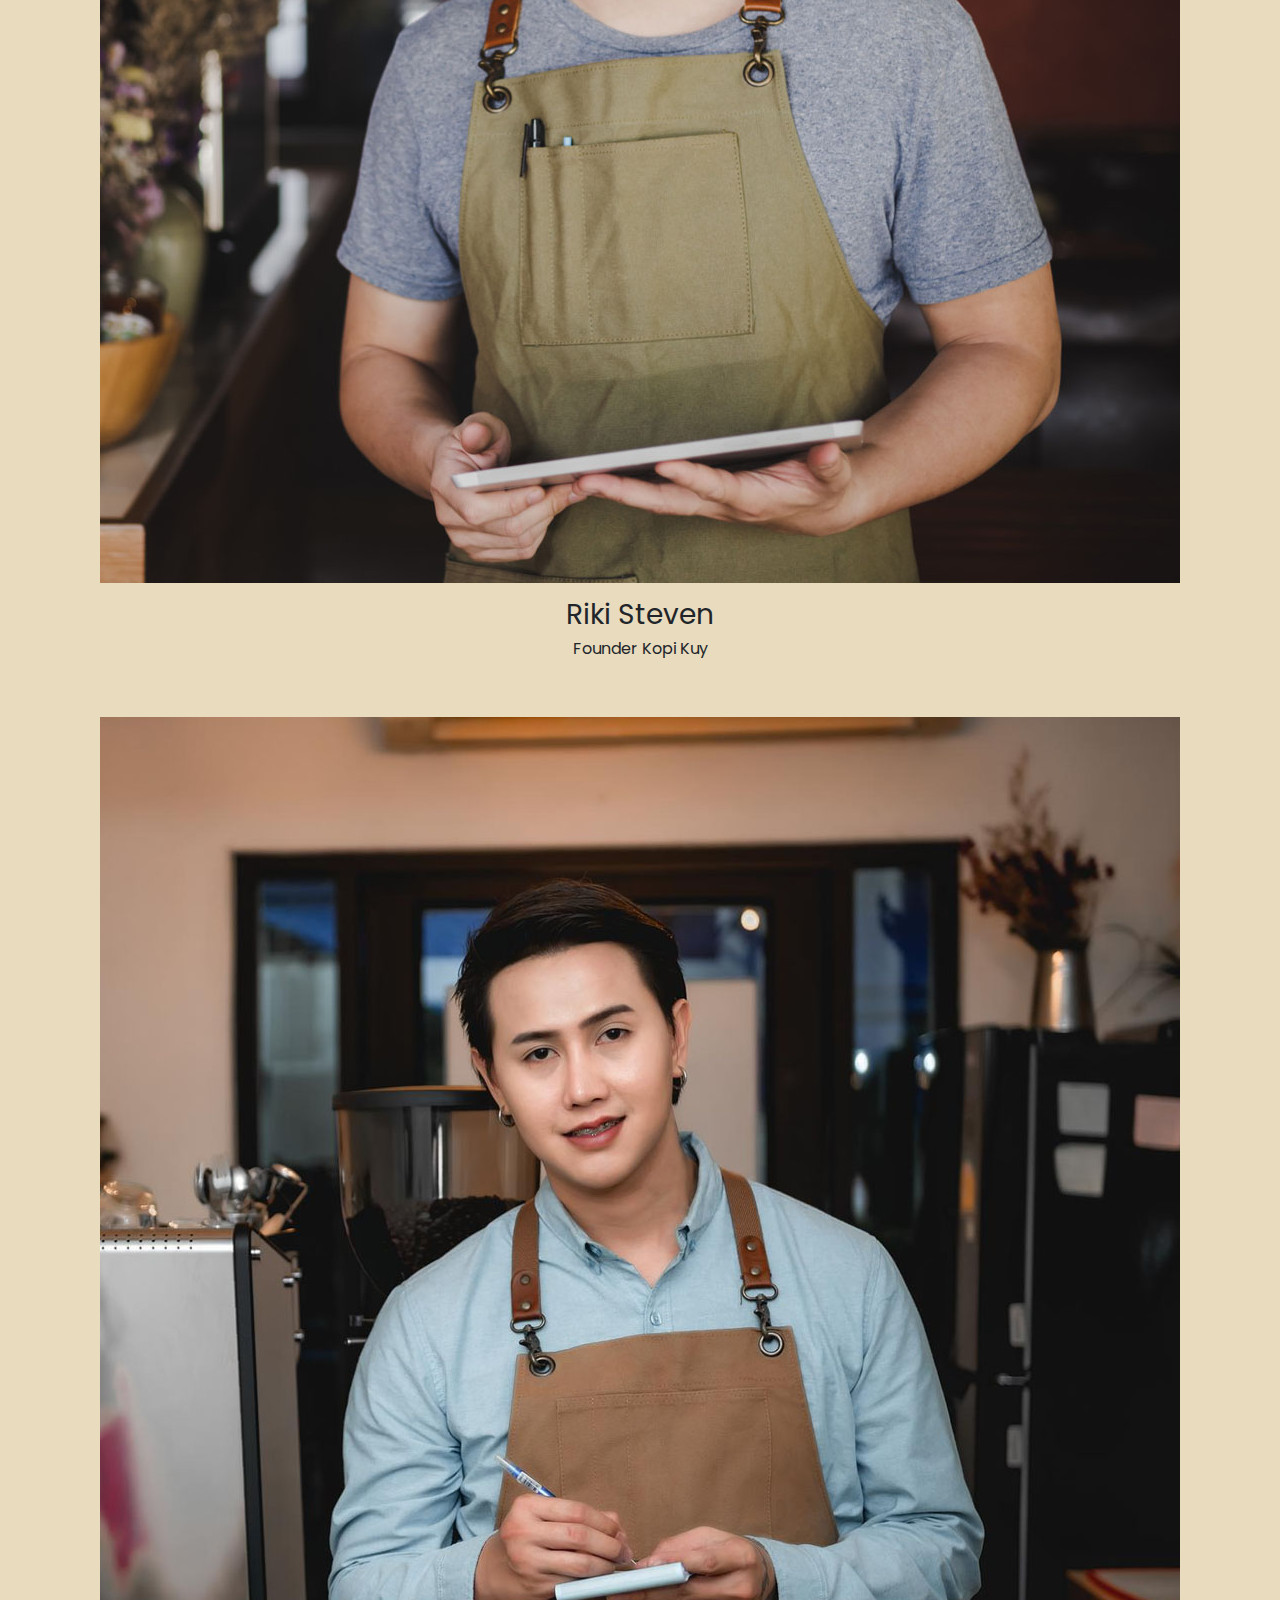
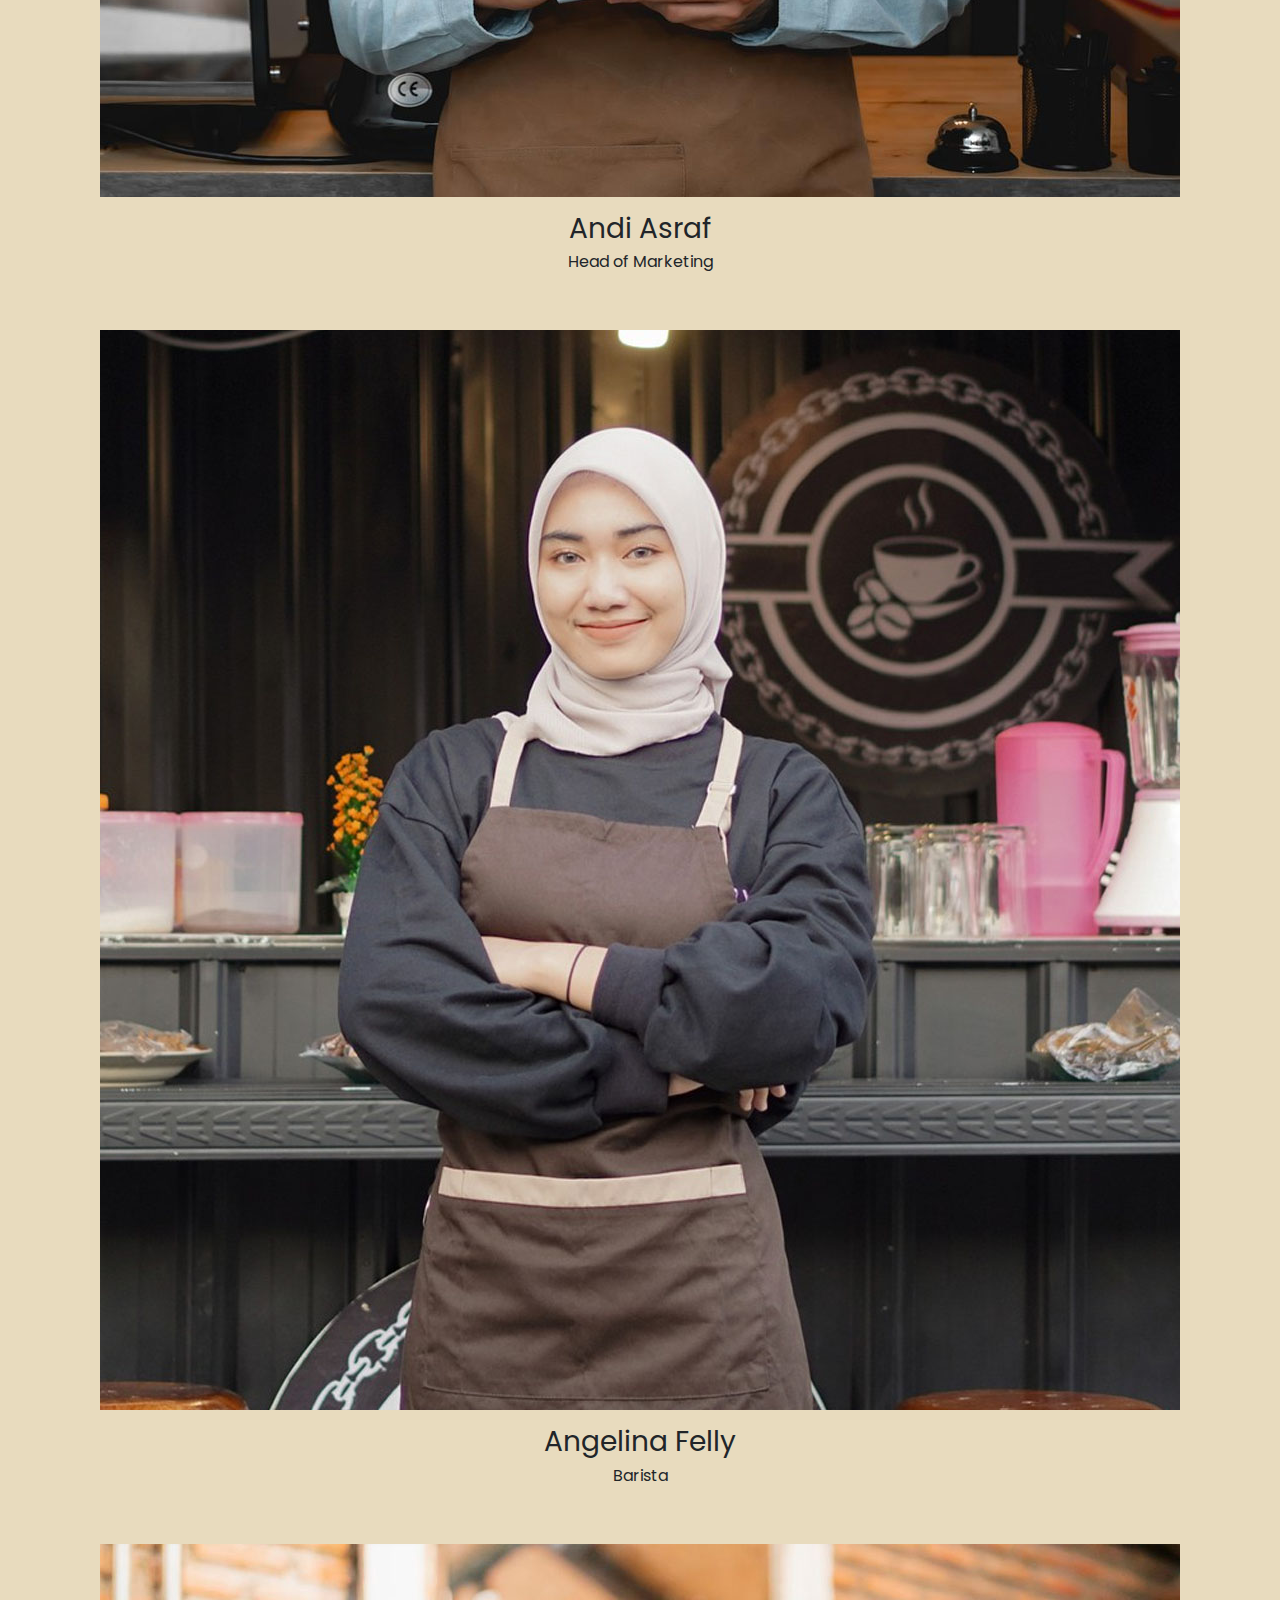
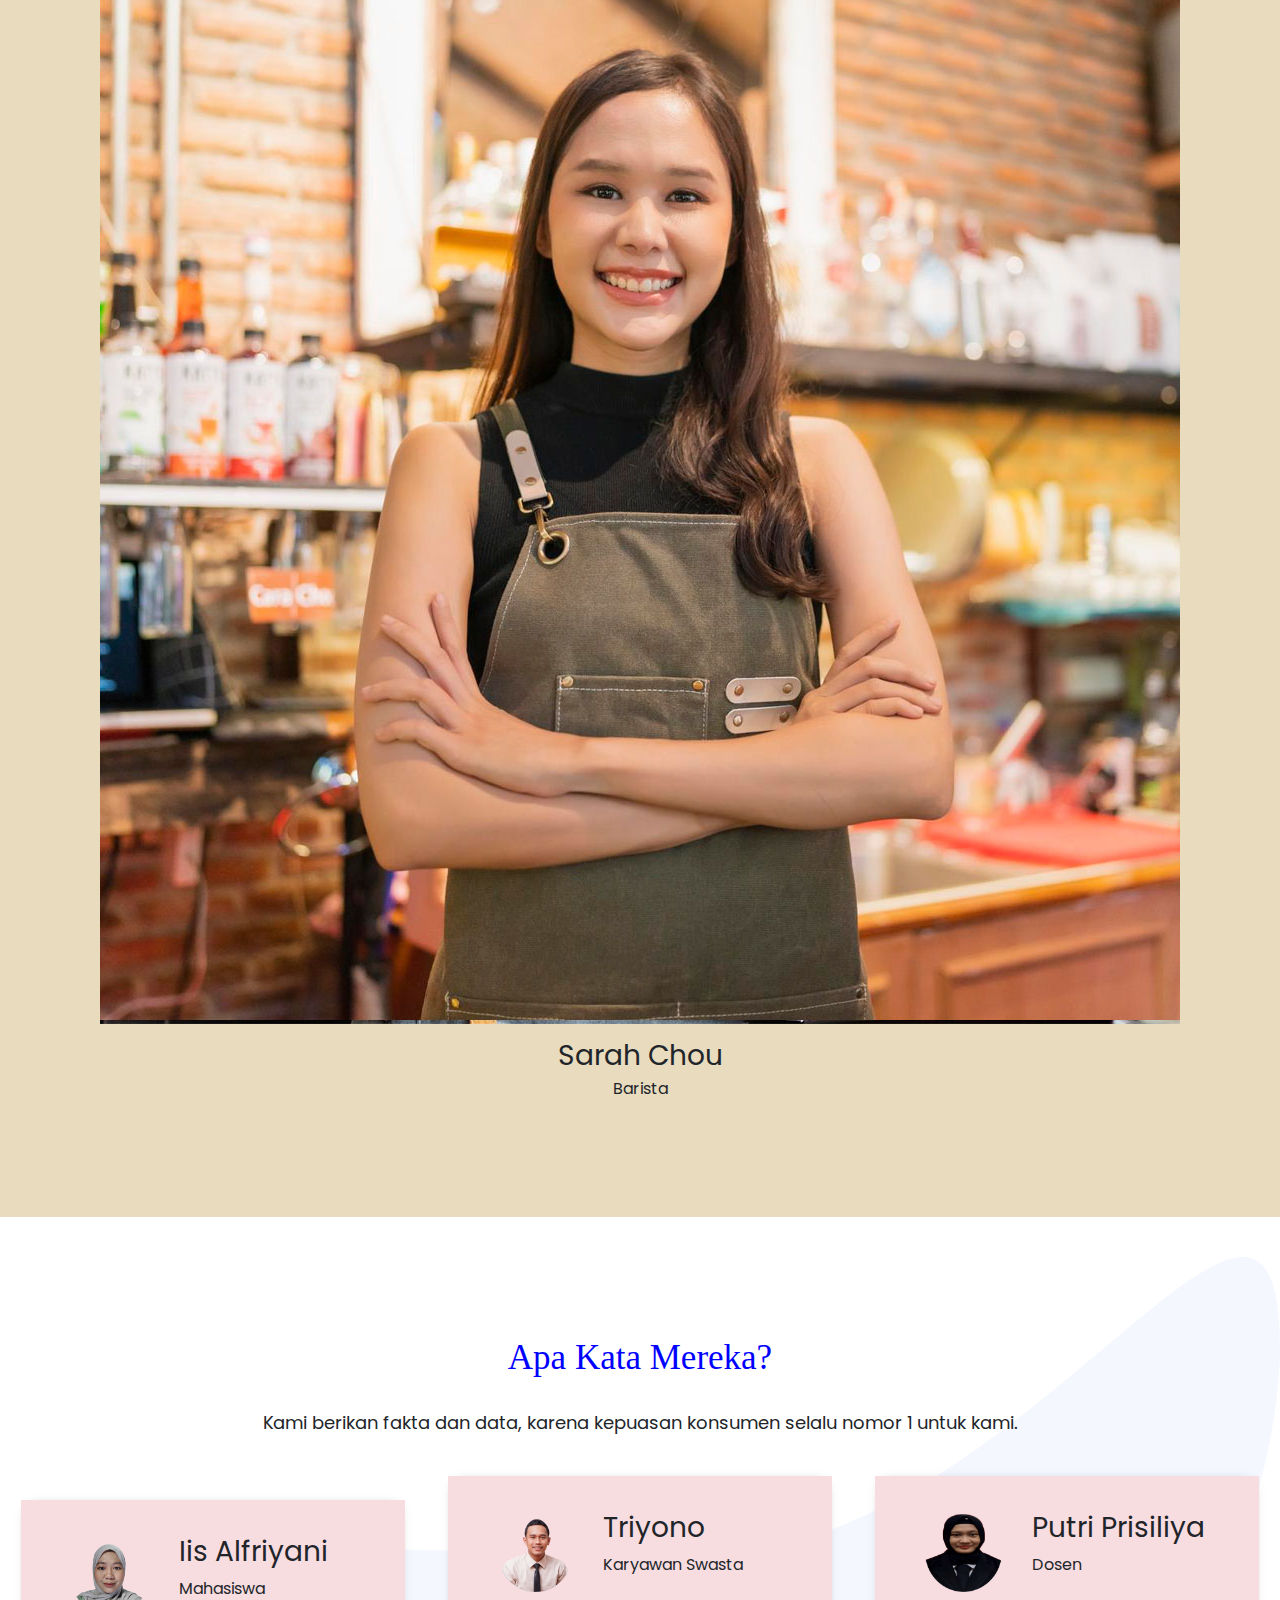
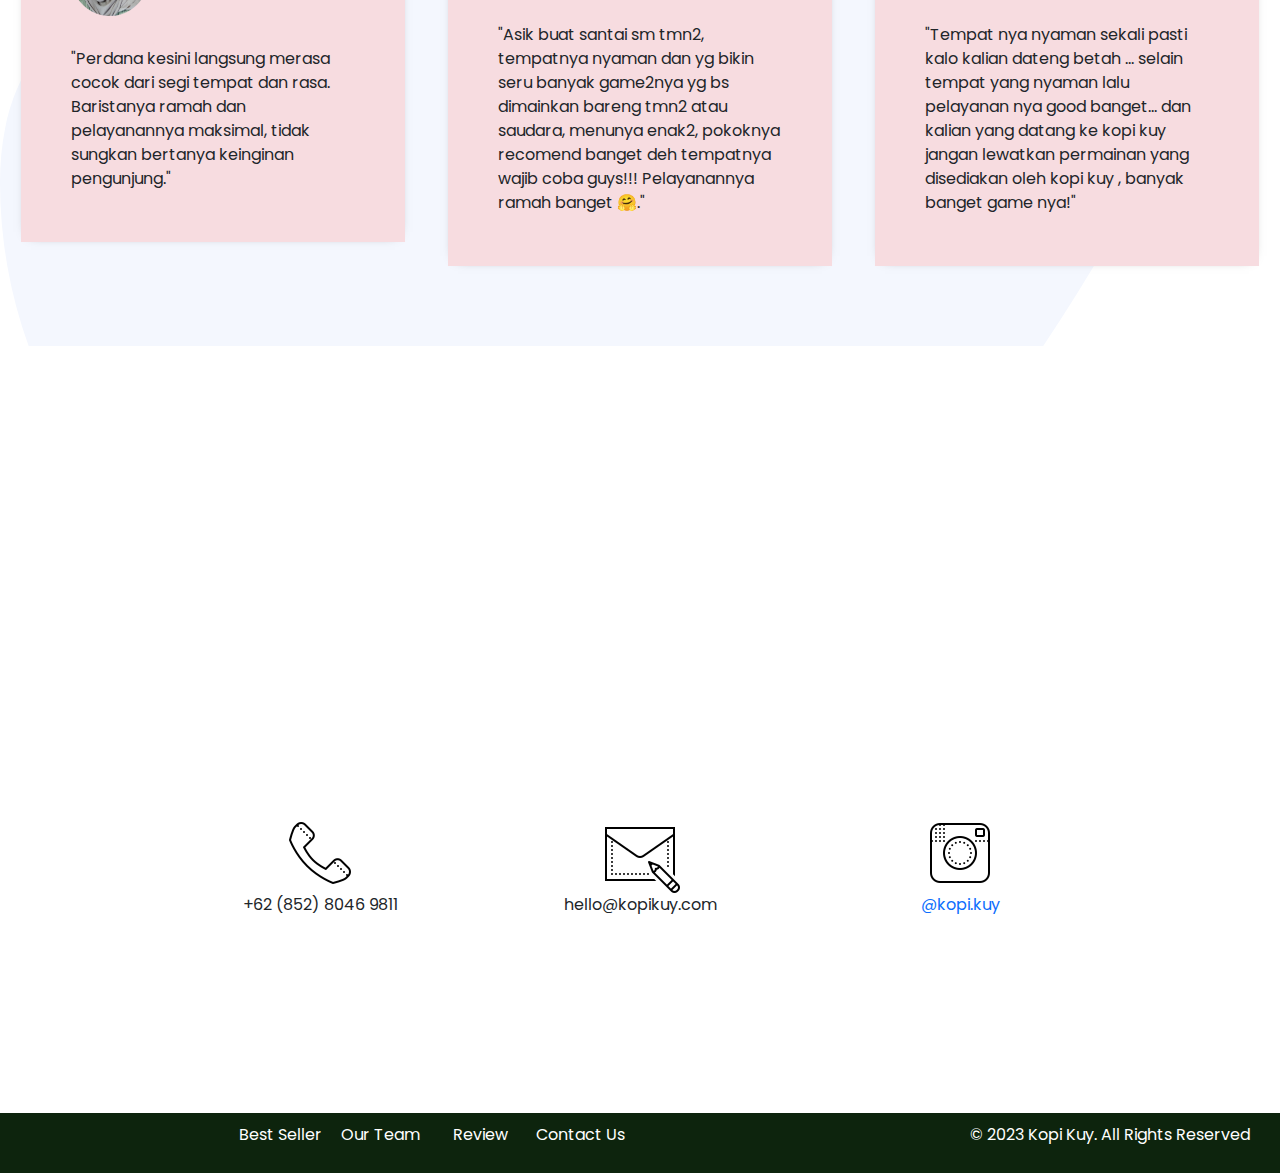
==== commit d1fee348: "update" ====
--- a/index.html
+++ b/index.html
@@ -254,6 +254,8 @@
 gambar.addEventListener("click", function() {
   gambar.classList.toggle("border-gradient");
 });
+
+
     </script>
 </body>
 
--- a/css/style2.css
+++ b/css/style2.css
@@ -232,7 +232,7 @@
     width: 30%;
     padding: 35px 50px;
     box-shadow: 0px 0px 12px -10px #000;
-    background-color: #fff;
+    background-color: rgb(247, 220, 224);
 }
 
 .review .profile {
@@ -245,7 +245,7 @@
     height: 80px;
     margin-right: 30px;
 }
-
+  
 /* Contact Us */
 
 section.contact-us {
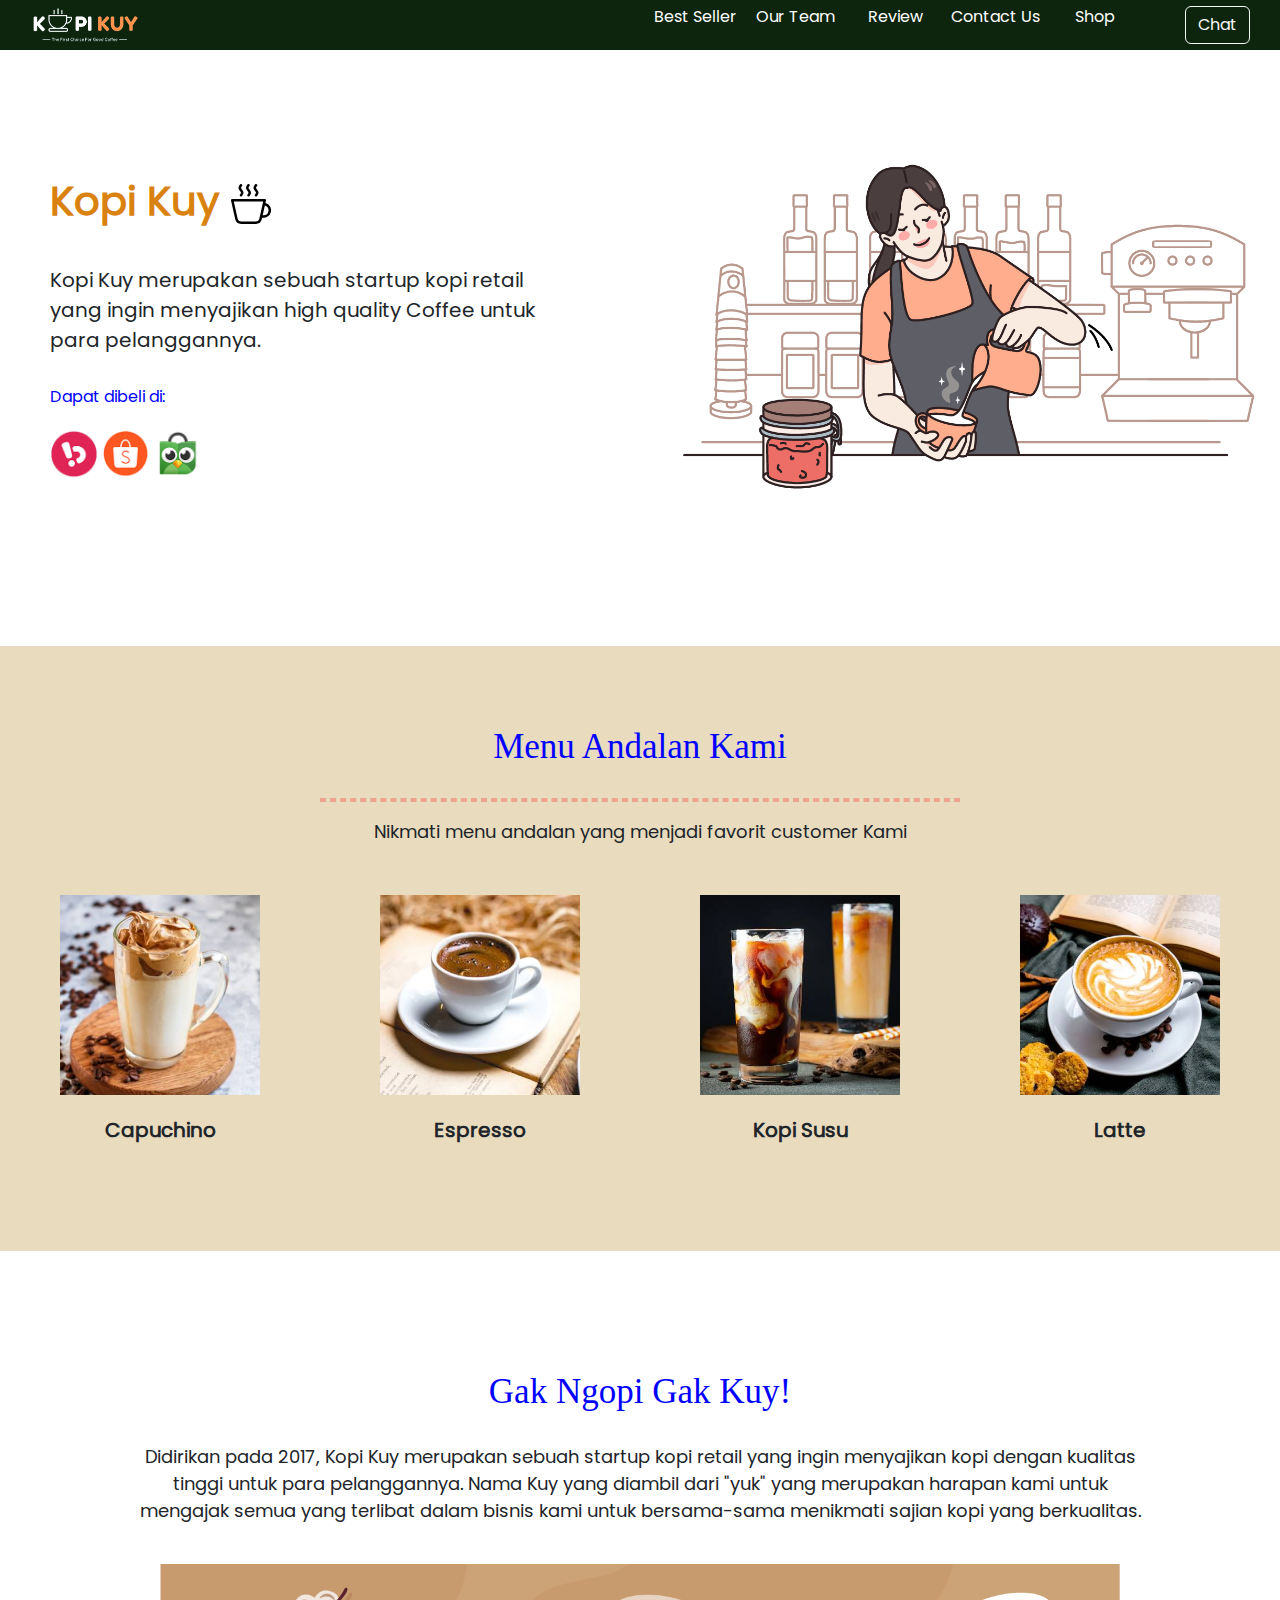
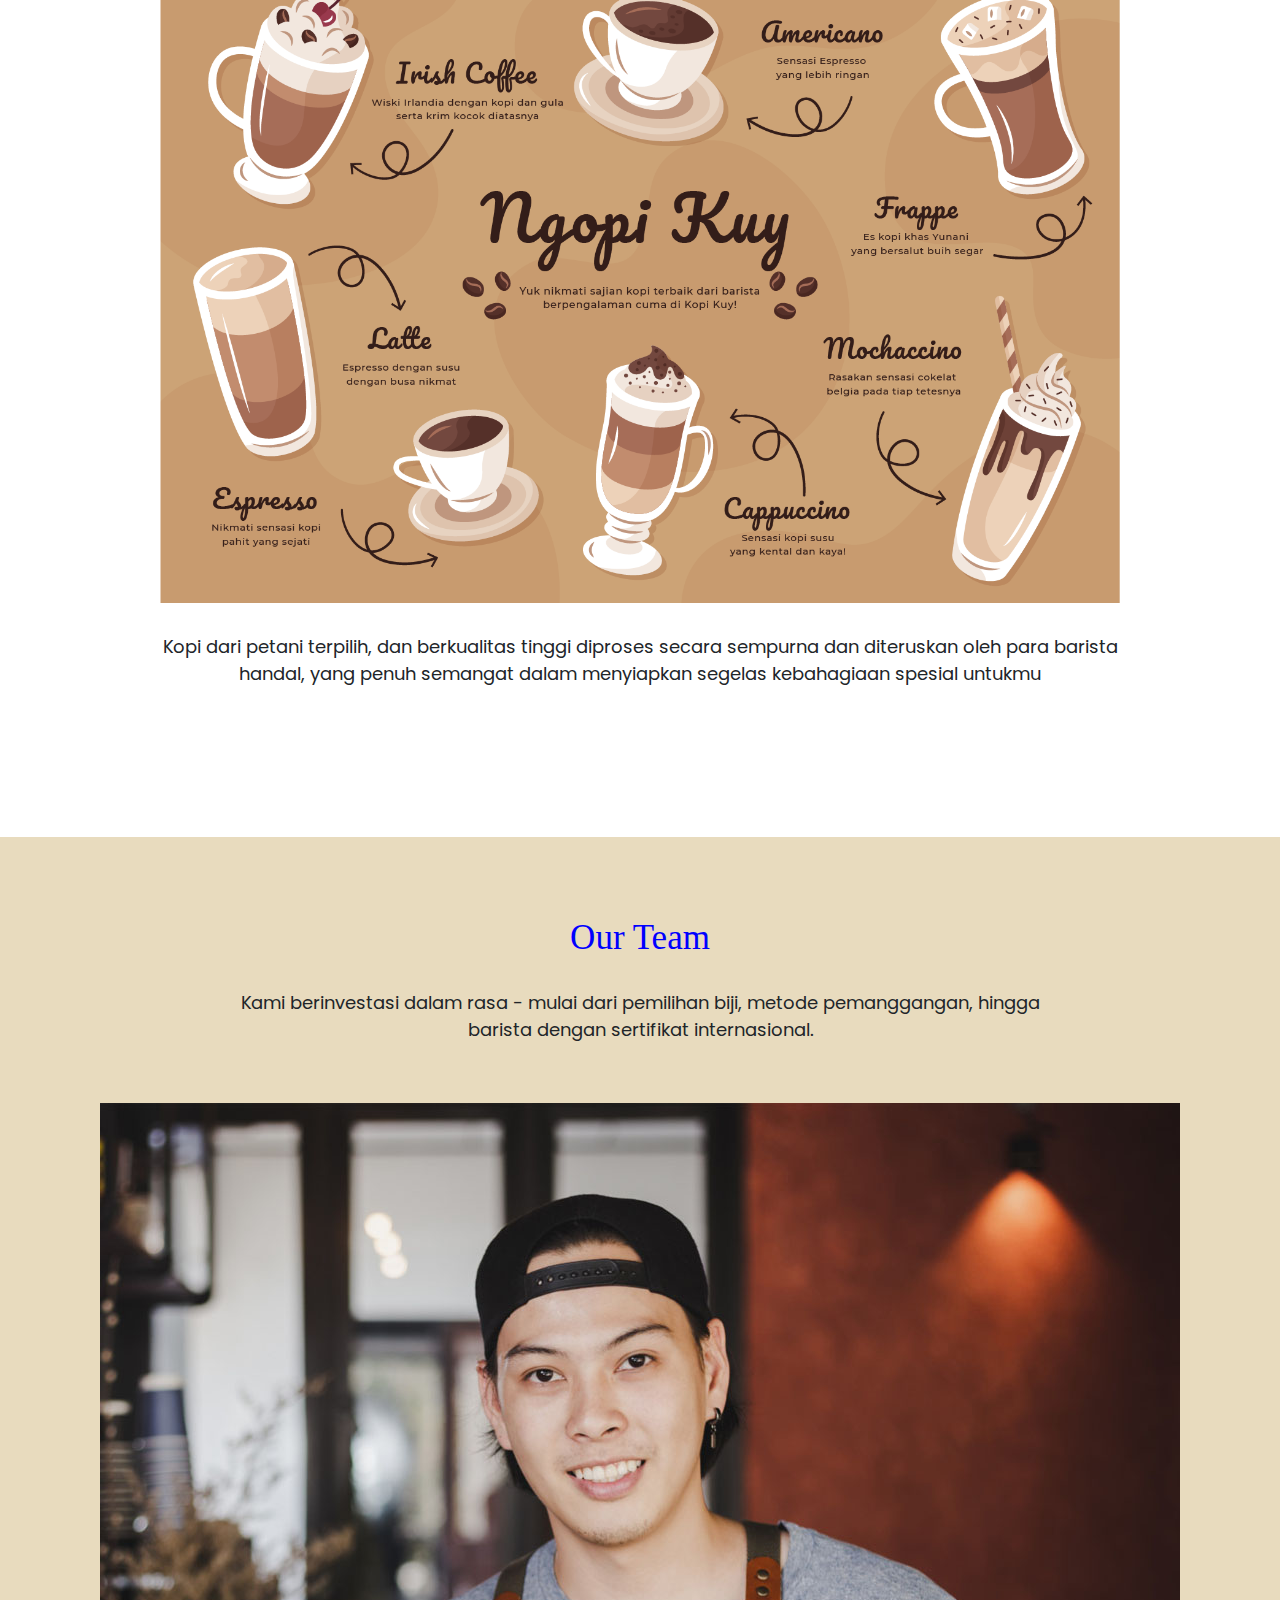
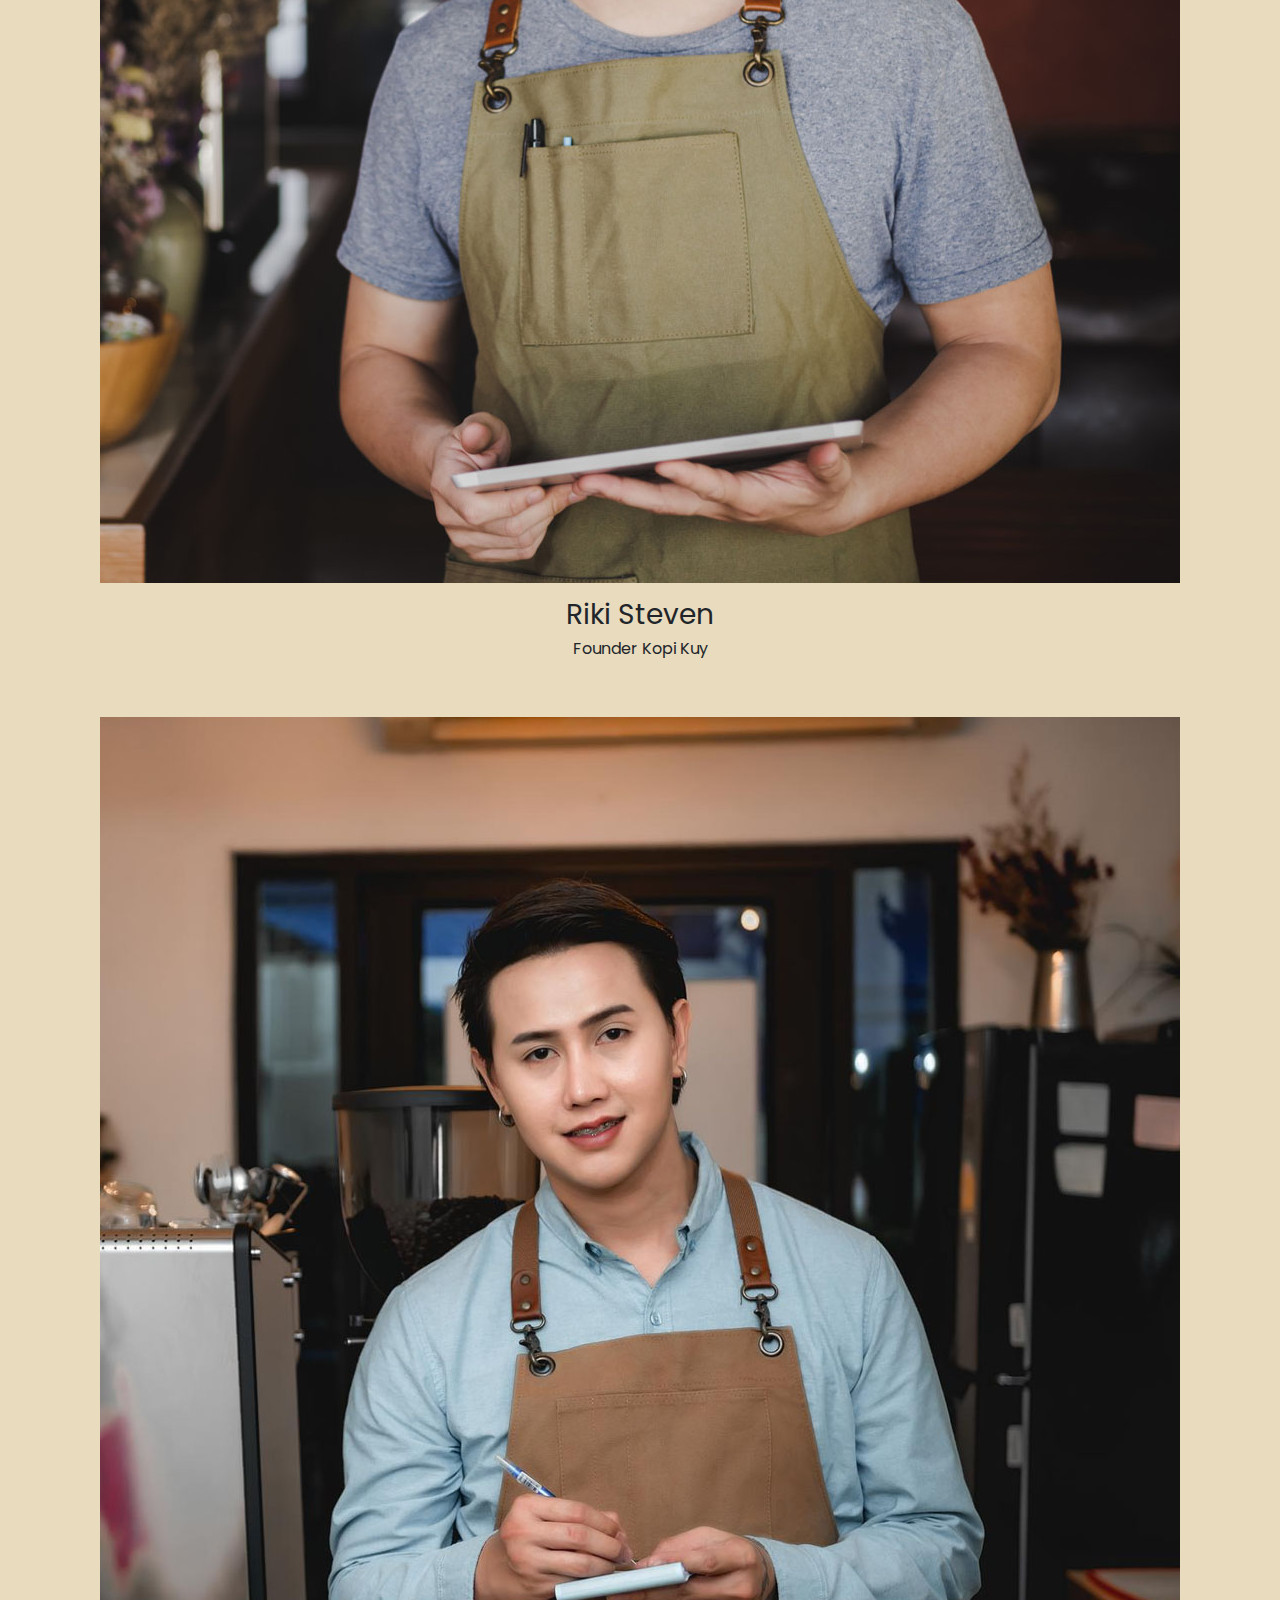
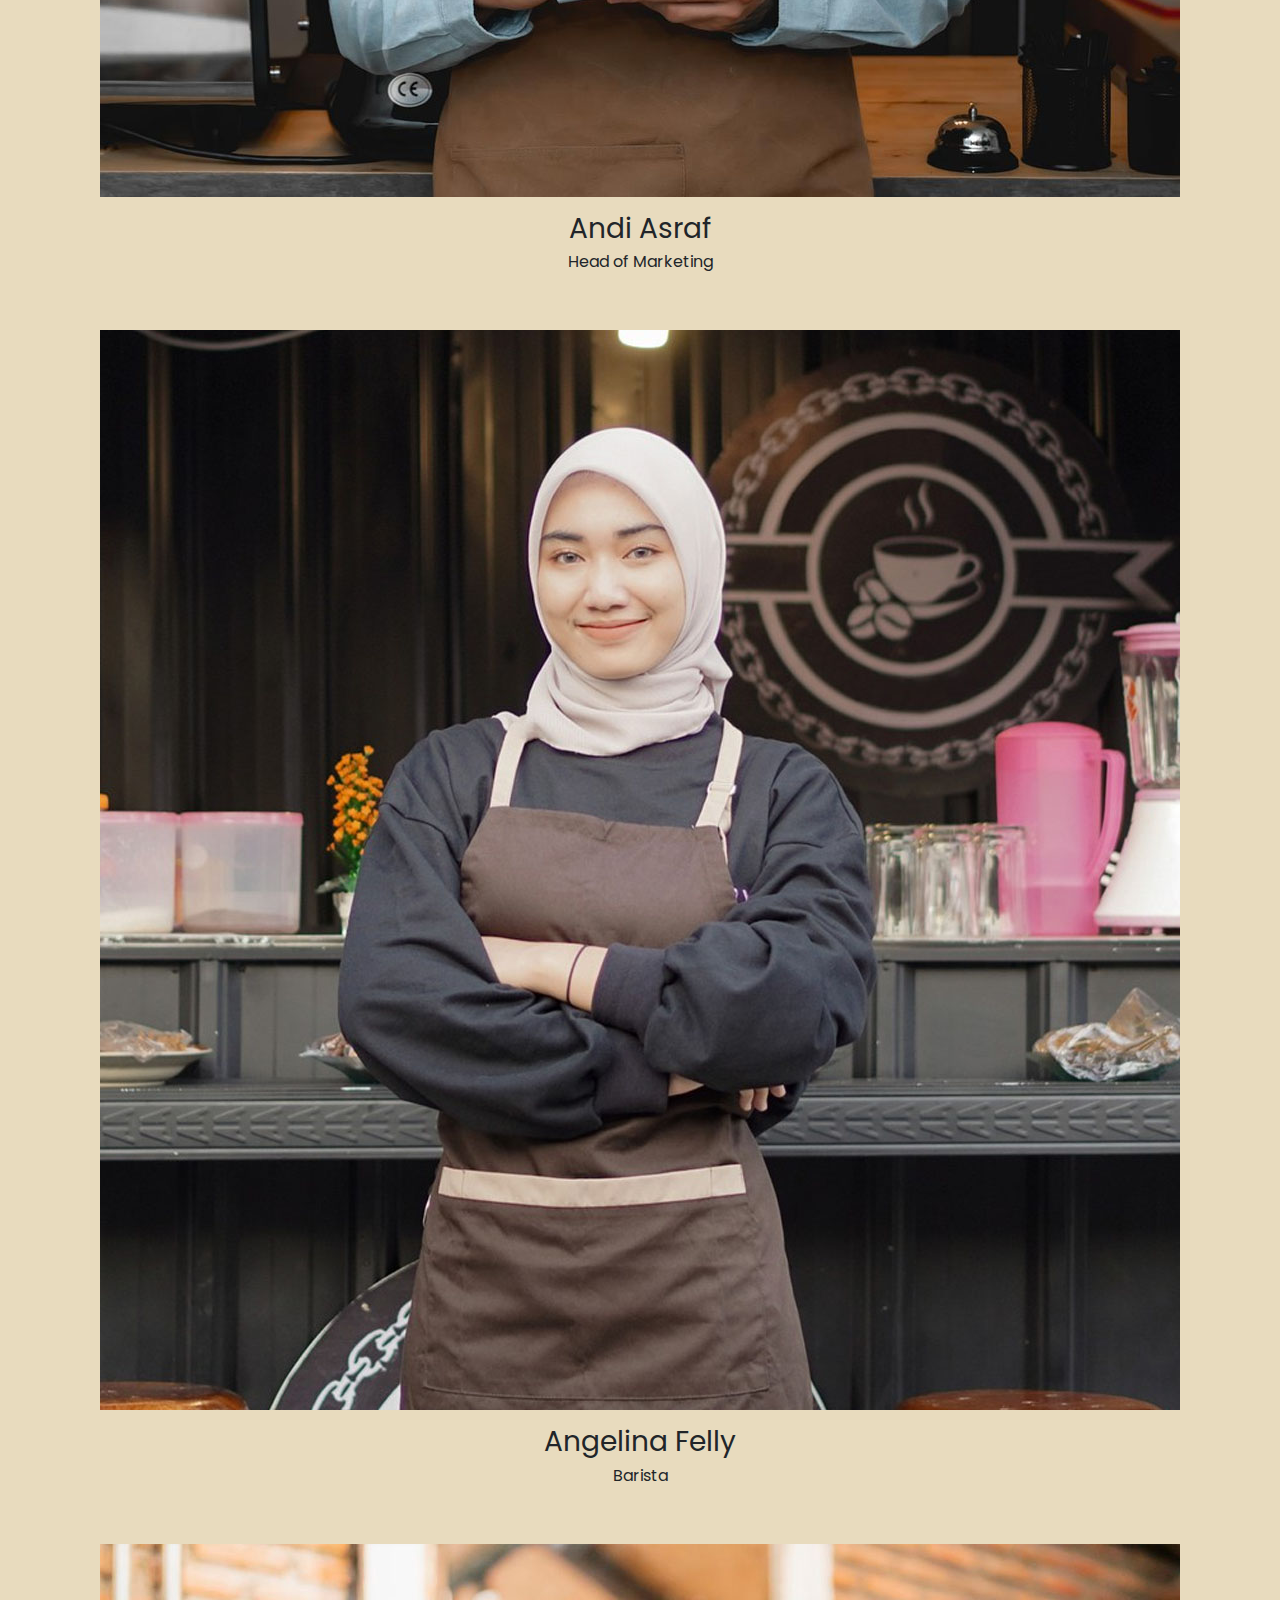
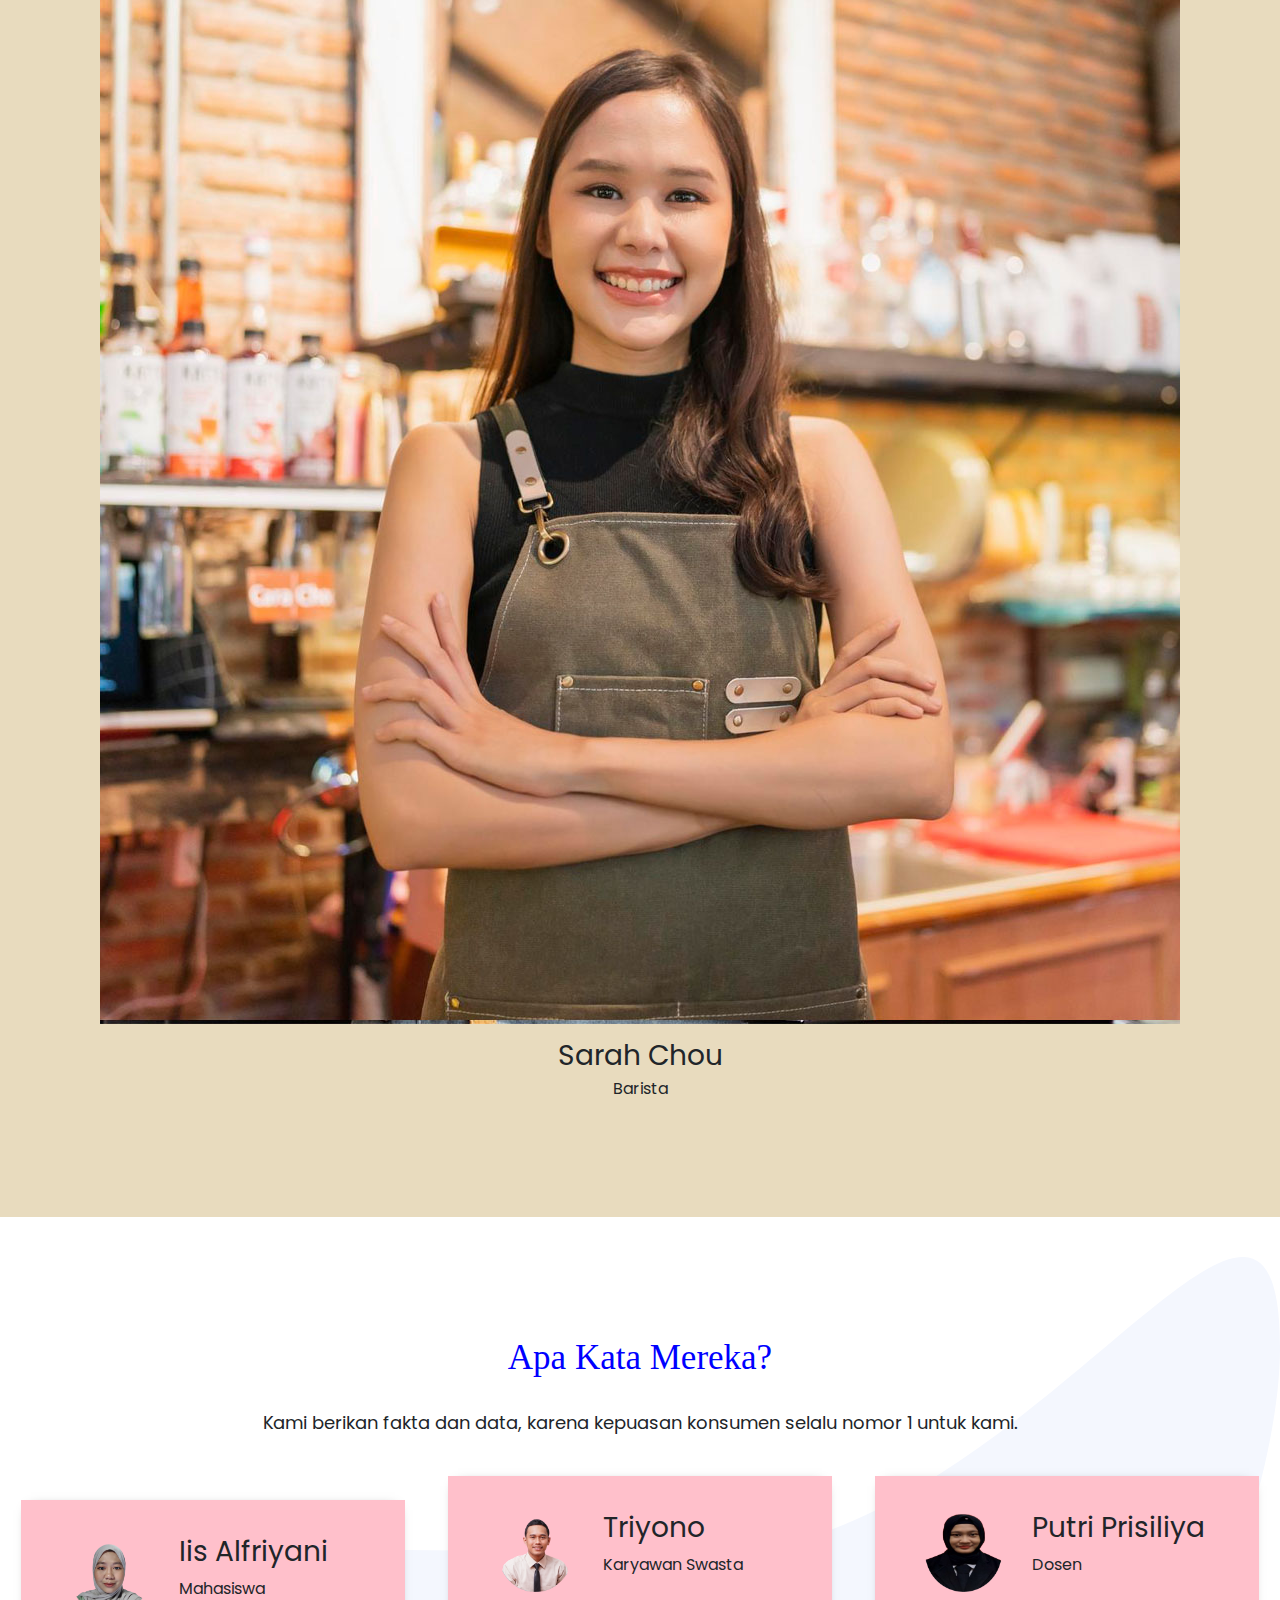
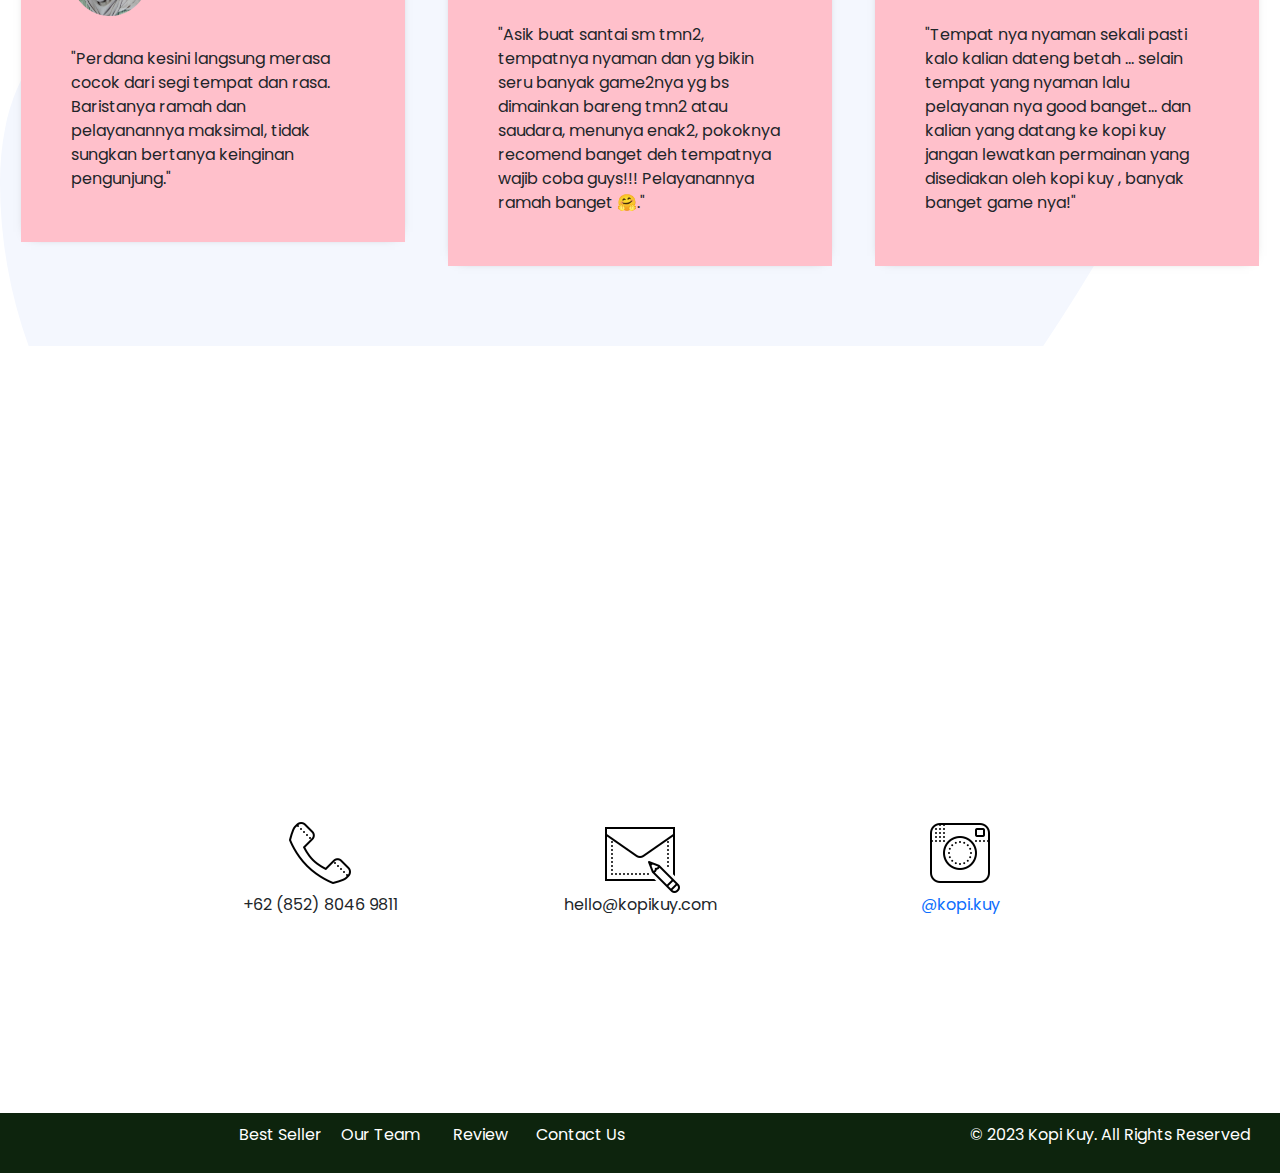
==== commit b5634802: "modifikasi index" ====
--- a/index.html
+++ b/index.html
@@ -232,7 +232,7 @@
                     <a href="#contact-us">Contact Us</a>
                 </li>
             </ul>
-            <p>© 2023 Kopi Kuy. All Rights Reserved</p>
+            <p>&copy; 2023 Kopi Kuy. All Rights Reserved</p>
         </div>
     </footer>
     <script>
--- a/css/style2.css
+++ b/css/style2.css
@@ -232,7 +232,7 @@
     width: 30%;
     padding: 35px 50px;
     box-shadow: 0px 0px 12px -10px #000;
-    background-color: rgb(247, 220, 224);
+    background-color: pink;
 }
 
 .review .profile {
@@ -289,8 +289,8 @@
 /* Produk */
 
 .shop .card p.card-text {
-    font-size: 15px;
-    color: #3b3b3b;
+    font-size: 20px;
+    color: black;
 }
 
 .shop .card h5 {
@@ -298,9 +298,42 @@
     font-weight: bold;
     color: #3b3b3b;
 }
-
-
-
+.card {
+    position: relative;
+    width: 300px;
+    height: 200px;
+  }
+  
+  .card img {
+    width: 100%;
+    height: 100%;
+    object-fit: cover;
+  }
+  
+  .card .overlay {
+    position: absolute;
+    top: 0;
+    bottom: 0;
+    left: 0;
+    right: 0;
+    opacity: 0;
+    transition: .5s ease;
+    background-color: rgba(0,0,0,0.5);
+  }
+  
+  .card:hover .overlay {
+    opacity: 1;
+  }
+  
+  .card .text {
+    color: white;
+    font-size: 20px;
+    position: absolute;
+    top: 50%;
+    left: 50%;
+    transform: translate(-50%, -50%);
+    text-align: center;
+  }
   
 /* Coba Praktek Dari Sini  */
 @media (max-width:700px) {
